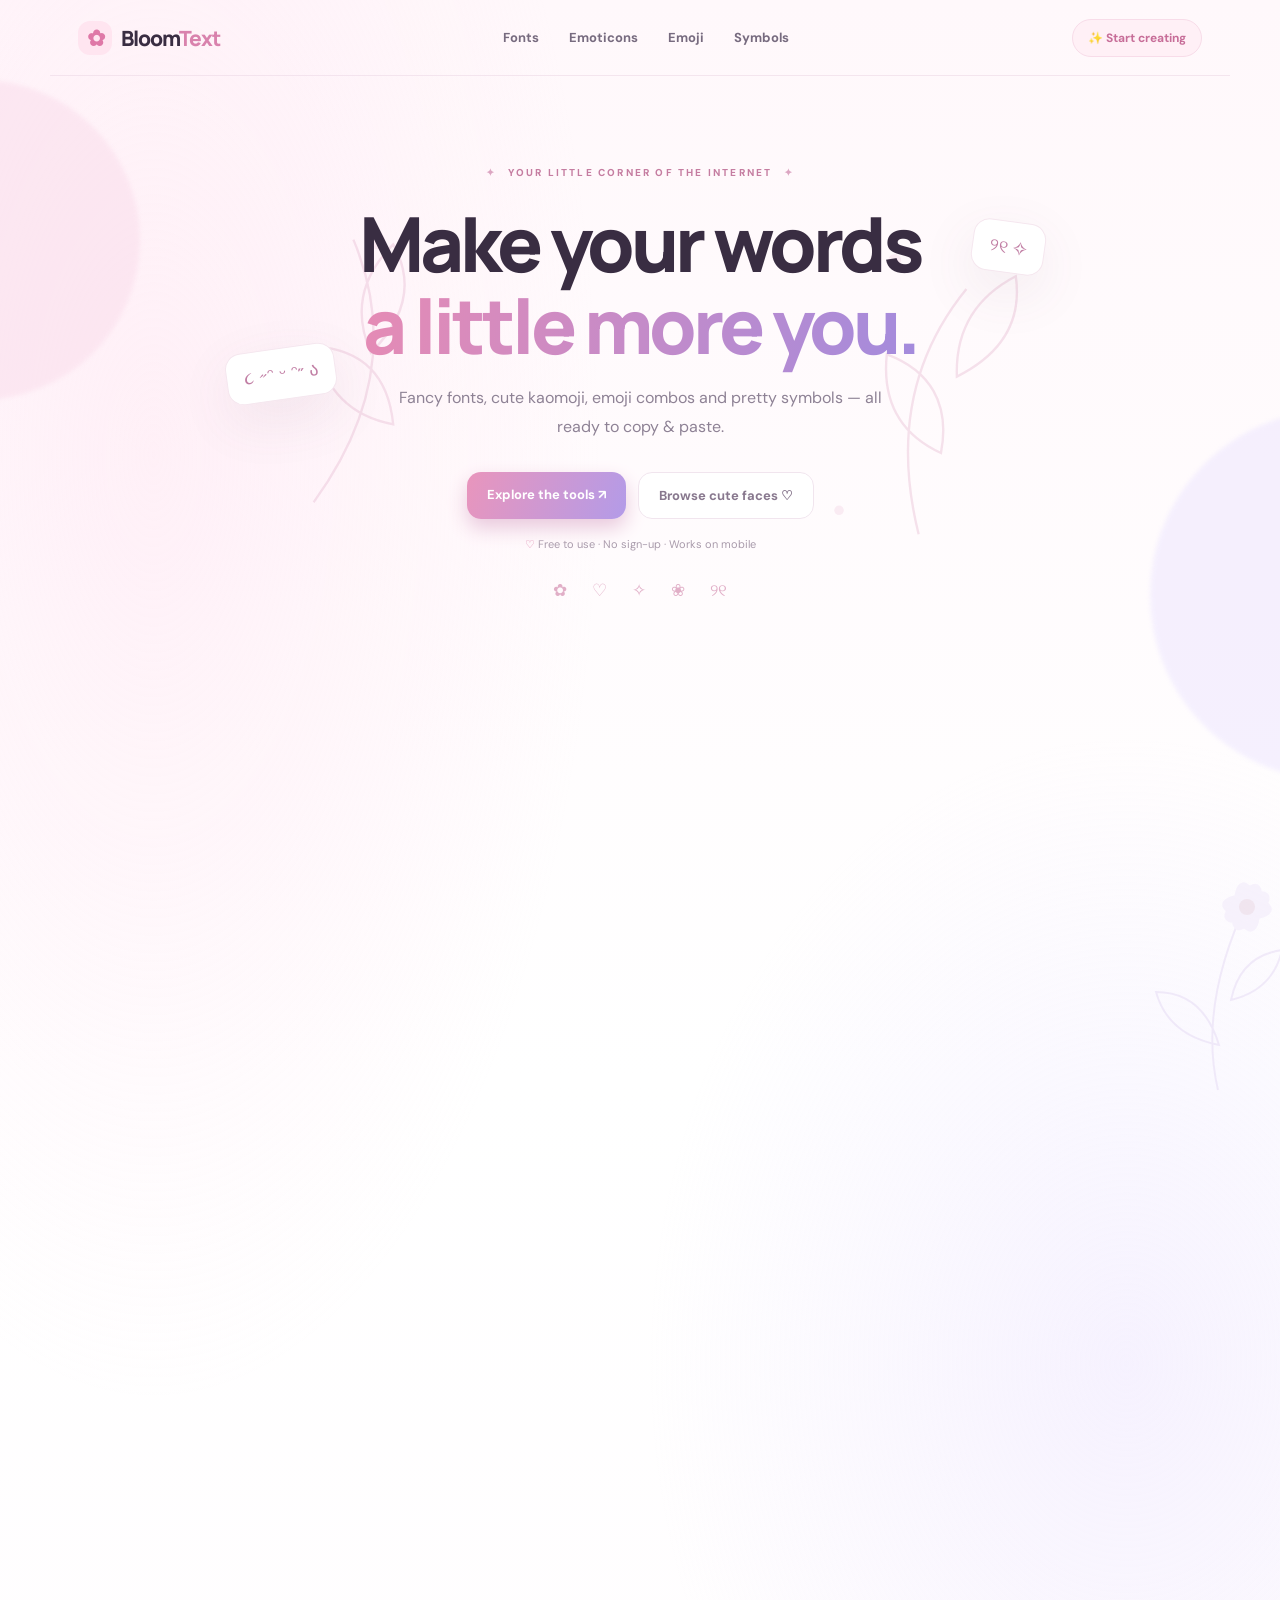
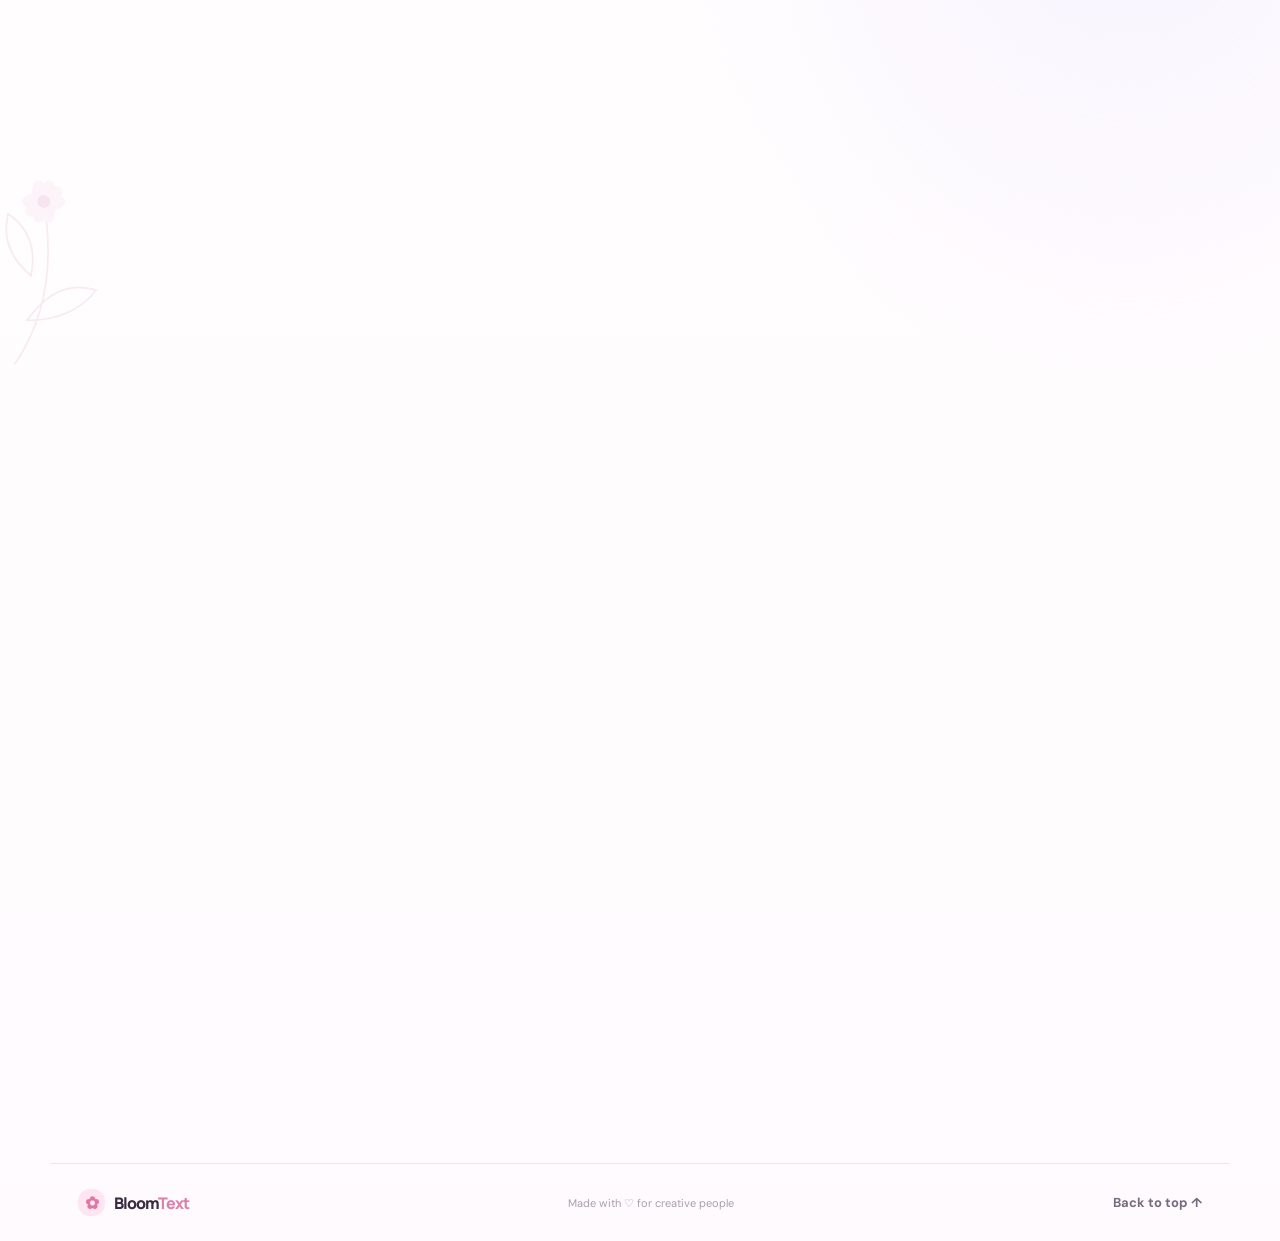
==== index.html @ 4584788f "Add files via upload" ====
<!DOCTYPE html>
<html lang="en">
<head>
  <meta charset="UTF-8">
  <meta name="viewport" content="width=device-width, initial-scale=1">
  <meta name="theme-color" content="#fff1f7">
  <meta name="description" content="A cute free text studio for fancy fonts, kaomoji, emojis and aesthetic symbols. Copy and paste anywhere.">
  <title>BloomText — cute text studio</title>
  <link rel="stylesheet" href="style.css">
</head>
<body>
  <div class="bg-orb orb-one"></div><div class="bg-orb orb-two"></div><div class="petal-art petal-art-one" aria-hidden="true"></div><div class="petal-art petal-art-two" aria-hidden="true"></div>
  <header class="topbar">
    <a class="brand" href="#" aria-label="BloomText home"><span class="brand-mark">✿</span><span>Bloom<span class="brand-light">Text</span></span></a>
    <nav class="nav">
      <a href="#font-tool">Fonts</a><a href="#emoticons">Emoticons</a><a href="#emoji">Emoji</a><a href="#symbols">Symbols</a>
    </nav>
    <a class="tiny-pill" href="#font-tool">✨ Start creating</a>
  </header>

  <main>
    <section class="hero">
      <div class="eyebrow"><span class="sparkle">✦</span> YOUR LITTLE CORNER OF THE INTERNET <span class="sparkle">✦</span></div>
      <h1>Make your words<br><span class="gradient-text">a little more you.</span></h1>
      <p class="hero-copy">Fancy fonts, cute kaomoji, emoji combos and pretty symbols — all ready to copy & paste.</p>
      <div class="hero-actions"><a class="button primary" href="#font-tool">Explore the tools <span>↗</span></a><a class="button secondary" href="#emoticons">Browse cute faces ♡</a></div>
      <div class="hero-note"><span>♡</span> Free to use · No sign-up · Works on mobile</div><div class="hero-ribbon" aria-hidden="true"><span>✿</span><span>♡</span><span>✧</span><span>❀</span><span>୨୧</span></div>
      <div class="floating-card float-left">૮ ˶ᵔ ᵕ ᵔ˶ ა</div><div class="floating-card float-right">୨୧ ✧</div>
    </section>

    <section class="quick-stats reveal">
      <div><strong id="font-count">100+</strong><span>text styles</span></div><i></i>
      <div><strong>150+</strong><span>cute faces</span></div><i></i>
      <div><strong>100+</strong><span>emoji & symbols</span></div><i></i>
      <div><strong>∞</strong><span>ways to create</span></div>
    </section>

    <section class="tool-section reveal" id="font-tool">
      <div class="section-heading"><div><span class="section-kicker">01 / TEXT MAGIC</span><h2>Fancy font generator <span>✧</span></h2><p>Type once, find your favourite style, and copy it anywhere.</p></div><span class="heading-icon">Aa</span></div>
      <div class="panel font-panel">
        <label class="field-label" for="font-input">YOUR TEXT</label>
        <textarea id="font-input" maxlength="180" placeholder="Type something lovely...">Shine bright ✨</textarea>
        <div class="input-bottom"><span id="char-count">12 / 180</span><button class="text-button" id="clear-text">Clear text ×</button></div>
        <div class="toolbar"><div class="search-wrap"><span>⌕</span><input id="font-search" type="search" placeholder="Search styles (gothic, bold, cute...)"></div><select id="font-filter" aria-label="Filter font styles"><option value="all">All styles</option><option value="classic">Classic</option><option value="script">Script & cursive</option><option value="bold">Bold</option><option value="gothic">Gothic</option><option value="cute">Cute & decorated</option><option value="small">Small & special</option></select></div>
        <div class="results-meta"><span id="font-results-label">Showing all styles</span><span>Tap a card to copy ♡</span></div>
        <div class="font-grid" id="font-results" aria-live="polite"></div>
      </div>
    </section>

    <section class="tool-section reveal" id="emoticons">
      <div class="section-heading"><div><span class="section-kicker">02 / EXPRESS YOURSELF</span><h2>Kaomoji & emoticons <span>૮₍ ˶ᵔ ᵕ ᵔ˶ ₎ა</span></h2><p>Little text faces for every mood. Pick one to copy.</p></div><div class="heading-icon face-icon">◡̈</div></div>
      <div class="panel">
        <div class="toolbar"><div class="search-wrap"><span>⌕</span><input id="face-search" type="search" placeholder="Search happy, love, shy, angry..."></div><select id="face-filter" aria-label="Filter emoticons"><option value="all">All moods</option><option>Happy</option><option>Love</option><option>Shy</option><option>Sad</option><option>Angry</option><option>Excited</option><option>Sleepy</option><option>Animals</option><option>Magic</option></select></div>
        <div class="face-grid" id="face-results"></div>
      </div>
    </section>

    <section class="tool-section reveal" id="emoji">
      <div class="section-heading"><div><span class="section-kicker">03 / LITTLE DETAILS</span><h2>Emoji & combos <span>🫧</span></h2><p>Save a little sparkle for your bio, caption or message.</p></div><div class="heading-icon">♡</div></div>
      <div class="panel">
        <div class="toolbar"><div class="search-wrap"><span>⌕</span><input id="emoji-search" type="search" placeholder="Search hearts, stars, flowers..."></div><select id="emoji-filter" aria-label="Filter emoji"><option value="all">All categories</option><option>Hearts</option><option>Stars</option><option>Flowers</option><option>Nature</option><option>Food</option><option>Faces</option><option>Objects</option><option>Combos</option></select></div>
        <div class="emoji-grid" id="emoji-results"></div>
      </div>
    </section>

    <section class="tool-section reveal" id="symbols">
      <div class="section-heading"><div><span class="section-kicker">04 / EXTRA SPARKLE</span><h2>Aesthetic symbols <span>୨୧</span></h2><p>Mix, match and decorate your username or profile.</p></div><div class="heading-icon">✧</div></div>
      <div class="panel">
        <p class="symbol-hint">Click any symbol to copy it. Combine a few to make your own style.</p>
        <div class="symbol-grid" id="symbol-results"></div>
      </div>
    </section>

    <section class="creator reveal">
      <div><span class="section-kicker">A LITTLE CREATIVE CORNER</span><h2>Make a tiny bio moment <span>♡</span></h2><p>Put your text and favourite decorations together.</p></div>
      <div class="bio-box"><textarea id="bio-input" maxlength="160" placeholder="Write your bio or status here..."></textarea><div class="bio-actions"><span id="bio-count">0 / 160</span><button class="button primary small" id="bio-copy">Copy bio ↗</button></div></div>
    </section>

    <section class="about-strip reveal"><span class="about-flower">✿</span><div><h3>Made for your little internet corner.</h3><p>BloomText is an independent copy-and-paste text toolkit. Some fancy styles use Unicode characters, so how they appear can vary by device and app.</p></div></section>
  </main>

  <footer><a class="brand footer-brand" href="#"><span class="brand-mark">✿</span><span>Bloom<span class="brand-light">Text</span></span></a><span>Made with ♡ for creative people</span><a href="#top" id="back-top">Back to top ↑</a></footer>
  <div class="toast" id="toast" role="status" aria-live="polite">Copied! ♡</div>
  <script src="script.js"></script>
</body>
</html>
---- style.css ----
@import url('https://fonts.googleapis.com/css2?family=DM+Sans:wght@400;500;600;700&family=Manrope:wght@400;500;600;700;800&display=swap');
:root{--ink:#392d42;--muted:#8e8295;--pink:#ef8fba;--pink-dark:#d96e9e;--lilac:#a995df;--line:#f1e5ee;--paper:#fffafd;--white:#fff;--shadow:0 18px 55px rgba(114,75,105,.09)}
*{box-sizing:border-box}html{scroll-behavior:smooth;scroll-padding-top:90px}body{margin:0;background:linear-gradient(180deg,#fff8fb 0%,#fff 38%,#fffafd 100%);color:var(--ink);font-family:'DM Sans',sans-serif;overflow-x:hidden}.bg-orb{position:absolute;border-radius:50%;filter:blur(2px);opacity:.45;pointer-events:none;z-index:-1}.orb-one{width:320px;height:320px;background:#f9d9e9;top:80px;left:-180px}.orb-two{width:370px;height:370px;background:#e9e1ff;top:410px;right:-240px}.topbar{height:76px;max-width:1180px;margin:auto;padding:0 28px;display:flex;align-items:center;justify-content:space-between;border-bottom:1px solid rgba(239,220,233,.65)}.brand{display:flex;align-items:center;gap:9px;text-decoration:none;color:var(--ink);font-family:Manrope,sans-serif;font-size:21px;font-weight:800;letter-spacing:-1px}.brand-mark{display:grid;place-items:center;width:34px;height:34px;border-radius:12px;background:#ffe5f0;color:#df78a7;font-size:22px}.brand-light{color:#d982ad}.nav{display:flex;gap:30px}.nav a,footer a{color:#776b7f;text-decoration:none;font-size:13px;font-weight:700}.nav a:hover,footer a:hover{color:var(--pink-dark)}.tiny-pill{background:#fff0f6;border:1px solid #f8dce9;color:#c76d98;padding:10px 15px;border-radius:30px;text-decoration:none;font-size:12px;font-weight:700}.hero{max-width:900px;margin:0 auto;text-align:center;padding:90px 24px 55px;position:relative}.eyebrow,.section-kicker{font-size:10px;letter-spacing:2.2px;font-weight:800;color:#c57da1}.sparkle{color:#dca6c2;padding:0 7px}.hero h1{font:800 clamp(44px,7vw,76px)/1.08 Manrope,sans-serif;letter-spacing:-4px;margin:23px 0 18px}.gradient-text{background:linear-gradient(100deg,#e68bb4,#a38bdd);-webkit-background-clip:text;background-clip:text;color:transparent}.hero-copy{max-width:510px;margin:0 auto;color:var(--muted);font-size:16px;line-height:1.8}.hero-actions{display:flex;justify-content:center;gap:12px;margin:30px 0 18px;flex-wrap:wrap}.button{border:0;border-radius:14px;padding:14px 20px;font:700 13px 'DM Sans';text-decoration:none;cursor:pointer;transition:.2s}.button:hover{transform:translateY(-2px);filter:saturate(1.1)}.primary{background:linear-gradient(110deg,#e995bc,#b39be8);color:white;box-shadow:0 9px 20px #e9c8dc}.secondary{background:white;border:1px solid var(--line);color:#88788e}.hero-note{font-size:11px;color:#a99bab}.hero-note span{color:#df86ae}.floating-card{position:absolute;padding:13px 17px;background:#fff;border:1px solid #f5e7ef;border-radius:16px;box-shadow:var(--shadow);color:#c17ea4;font-size:18px}.float-left{left:4%;top:47%;transform:rotate(-8deg)}.float-right{right:5%;top:25%;transform:rotate(8deg)}.quick-stats{max-width:800px;margin:0 auto 75px;padding:23px 28px;background:rgba(255,255,255,.8);border:1px solid var(--line);border-radius:20px;display:flex;align-items:center;justify-content:space-around;box-shadow:var(--shadow)}.quick-stats div{display:flex;flex-direction:column;align-items:center;gap:4px}.quick-stats strong{font:800 23px Manrope;color:#c77da2}.quick-stats span{font-size:11px;color:var(--muted)}.quick-stats i{height:32px;width:1px;background:var(--line)}.tool-section{max-width:1060px;margin:0 auto 82px;padding:0 24px}.section-heading{display:flex;justify-content:space-between;align-items:center;margin-bottom:22px}.section-heading h2,.creator h2{font:800 clamp(25px,4vw,34px) Manrope;letter-spacing:-1.3px;margin:8px 0}.section-heading h2 span,.creator h2 span{color:#d68bb0;font-size:.8em}.section-heading p,.creator p{color:var(--muted);font-size:13px;margin:0}.heading-icon{width:62px;height:62px;border-radius:20px;background:#fff0f6;color:#d986ad;display:grid;place-items:center;font:800 24px Manrope}.face-icon{background:#f2edff;color:#a18bda}.panel{background:#fff;border:1px solid var(--line);border-radius:22px;padding:26px;box-shadow:var(--shadow)}.font-panel{padding:28px}.field-label{display:block;font-size:10px;letter-spacing:1.5px;color:#b18da4;font-weight:800;margin-bottom:10px}textarea,input,select{font:inherit}#font-input,.bio-box textarea{width:100%;min-height:86px;resize:vertical;border:1px solid #f0e3ec;background:#fffafd;border-radius:14px;padding:16px;color:var(--ink);font-size:17px;outline:none}#font-input:focus,.bio-box textarea:focus,.search-wrap:focus-within{border-color:#e9a4c5;box-shadow:0 0 0 3px #fff0f6}.input-bottom{display:flex;justify-content:space-between;color:#b0a3b3;font-size:11px;margin:7px 2px 21px}.text-button{border:0;background:none;color:#c77da2;font-weight:700;cursor:pointer}.toolbar{display:flex;gap:12px;align-items:center;margin:18px 0}.search-wrap{height:43px;display:flex;align-items:center;gap:8px;padding:0 13px;border:1px solid var(--line);border-radius:12px;flex:1;color:#c88bab}.search-wrap span{font-size:22px}.search-wrap input{border:0;outline:0;width:100%;font-size:12px;color:var(--ink);background:transparent}.toolbar select{height:43px;border:1px solid var(--line);border-radius:12px;padding:0 12px;color:#7d7183;background:#fff;font-size:12px;outline:none}.results-meta{display:flex;justify-content:space-between;color:#ad9eae;font-size:11px;margin:12px 1px}.font-grid{display:grid;grid-template-columns:repeat(2,minmax(0,1fr));gap:10px}.font-card{border:1px solid #f1e7ee;background:#fffdfd;border-radius:13px;padding:13px 14px;display:flex;align-items:center;justify-content:space-between;gap:12px;cursor:pointer;text-align:left;min-width:0;transition:.18s}.font-card:hover,.face-card:hover,.emoji-card:hover,.symbol-card:hover{border-color:#e7b2cb;background:#fff7fb;transform:translateY(-1px)}.font-card .preview{font-size:17px;overflow:hidden;text-overflow:ellipsis;white-space:nowrap;color:#55485c}.font-card .style-name{display:block;color:#b19eaf;font-size:9px;margin-bottom:5px}.copy-mini{font-size:10px;color:#ca82a6;font-weight:800;flex-shrink:0}.face-grid{display:grid;grid-template-columns:repeat(5,1fr);gap:10px}.face-card,.emoji-card,.symbol-card{min-height:65px;border:1px solid #f1e7ee;background:#fffdfd;border-radius:13px;display:flex;flex-direction:column;justify-content:center;align-items:center;gap:5px;cursor:pointer;transition:.18s;color:#574a60}.face-card .face{font-size:19px}.face-card small{font-size:9px;color:#b19eaf}.emoji-grid{display:grid;grid-template-columns:repeat(8,1fr);gap:9px}.emoji-card{min-height:67px;font-size:23px}.emoji-card small{font-size:9px;color:#b19eaf}.symbol-hint{font-size:12px;color:var(--muted);margin:0 0 17px}.symbol-grid{display:grid;grid-template-columns:repeat(8,1fr);gap:9px}.symbol-card{font-size:22px;min-height:55px}.creator{max-width:1012px;margin:0 auto 75px;padding:30px;background:linear-gradient(120deg,#fff0f6,#f5f0ff);border:1px solid #f1e3f0;border-radius:24px;display:grid;grid-template-columns:1fr 1.1fr;gap:35px;align-items:center}.bio-box{background:white;padding:14px;border-radius:17px;border:1px solid #f0e3ec}.bio-box textarea{border:0;min-height:90px;padding:8px;font-size:14px;background:transparent}.bio-actions{display:flex;justify-content:space-between;align-items:center;color:#b09eaf;font-size:10px;padding:5px}.small{padding:10px 14px;border-radius:10px;font-size:11px}.about-strip{max-width:1012px;margin:0 auto 70px;display:flex;align-items:center;gap:18px;padding:20px 25px;border:1px dashed #e8c9da;border-radius:18px;background:#fffafd}.about-flower{font-size:32px;color:#dc8bb2}.about-strip h3{font:800 15px Manrope;margin:0 0 5px}.about-strip p{font-size:11px;line-height:1.6;color:var(--muted);margin:0}footer{max-width:1180px;margin:auto;border-top:1px solid var(--line);padding:25px 28px;display:flex;justify-content:space-between;align-items:center;color:#aa9eae;font-size:11px}.footer-brand{font-size:16px}.footer-brand .brand-mark{width:27px;height:27px;font-size:17px}.toast{position:fixed;bottom:25px;left:50%;transform:translate(-50%,20px);padding:12px 20px;border-radius:30px;background:#46384d;color:white;font-size:12px;box-shadow:0 8px 25px #46384d33;opacity:0;pointer-events:none;transition:.25s;z-index:20}.toast.show{opacity:1;transform:translate(-50%,0)}.empty-state{grid-column:1/-1;padding:28px;text-align:center;color:#ad9eae;font-size:13px}
@media(max-width:700px){.topbar{height:65px;padding:0 17px}.nav{display:none}.tiny-pill{font-size:10px;padding:9px 11px}.hero{padding:68px 20px 42px}.hero h1{letter-spacing:-2.5px}.hero-copy{font-size:14px}.floating-card{font-size:14px;padding:9px 11px}.float-left{left:1%;top:67%}.float-right{right:2%;top:15%}.quick-stats{margin:0 16px 58px;padding:18px 10px}.quick-stats strong{font-size:18px}.quick-stats span{font-size:9px}.quick-stats i{height:25px}.tool-section{padding:0 15px;margin-bottom:60px}.section-heading h2{font-size:25px}.section-heading p{font-size:11px;max-width:270px;line-height:1.5}.heading-icon{width:48px;height:48px;border-radius:15px;font-size:20px}.panel,.font-panel{padding:16px;border-radius:17px}.toolbar{flex-direction:column;align-items:stretch}.toolbar select{width:100%}.font-grid{grid-template-columns:1fr}.face-grid{grid-template-columns:repeat(3,1fr)}.emoji-grid,.symbol-grid{grid-template-columns:repeat(4,1fr)}.creator{margin:0 15px 55px;padding:22px;grid-template-columns:1fr;gap:20px}.about-strip{margin:0 15px 50px;padding:16px}.about-strip p{font-size:10px}footer{padding:22px 16px;gap:10px;flex-wrap:wrap}footer>span{order:3;width:100%;text-align:center}}
@media(prefers-reduced-motion:reduce){*{scroll-behavior:auto!important;transition:none!important}}
/* BloomText polish pack: gentle motion + self-contained illustrated backdrops */
body{background-image:radial-gradient(ellipse at 12% 16%,rgba(255,224,239,.42),transparent 28%),radial-gradient(ellipse at 88% 48%,rgba(231,222,255,.38),transparent 30%),linear-gradient(180deg,#fff8fb 0%,#fff 38%,#fffafd 100%)}
.hero{isolation:isolate}
.hero:before{content:"";position:absolute;z-index:-1;inset:18px 4% 0;border-radius:48% 52% 43% 57% / 35% 36% 64% 65%;opacity:.62;background-image:url("data:image/svg+xml,%3Csvg xmlns='http://www.w3.org/2000/svg' width='520' height='300' viewBox='0 0 520 300'%3E%3Cg fill='none' stroke='%23e9bfd4' stroke-width='1.5' opacity='.7'%3E%3Cpath d='M55 230c40-55 48-110 25-165m25 116c-27-5-43-22-49-49 29 2 46 18 49 49zm-14-45c22-22 27-45 14-68-20 20-25 43-14 68zM435 250c-15-60-5-111 30-154m-16 103c-26-12-37-33-34-62 27 10 40 31 34 62zm10-48c28-14 41-35 37-63-25 13-38 34-37 63z'/%3E%3C/g%3E%3Cg fill='%23f5dce9' opacity='.8'%3E%3Ccircle cx='95' cy='66' r='5'/%3E%3Ccircle cx='420' cy='78' r='4'/%3E%3Ccircle cx='385' cy='235' r='3'/%3E%3C/g%3E%3C/svg%3E");background-position:center;background-repeat:no-repeat;background-size:contain;pointer-events:none}
.petal-art{position:absolute;z-index:-1;pointer-events:none;opacity:.32;background-repeat:no-repeat;background-size:contain}
.petal-art-one{width:190px;height:220px;right:-38px;top:880px;background-image:url("data:image/svg+xml,%3Csvg xmlns='http://www.w3.org/2000/svg' viewBox='0 0 180 220'%3E%3Cg fill='none' stroke='%23d9c8ee' stroke-width='2'%3E%3Cpath d='M90 210Q70 125 120 20M91 165Q40 155 28 112Q75 112 91 165ZM103 120Q145 110 154 70Q112 76 103 120Z'/%3E%3C/g%3E%3Cg fill='%23eadff8'%3E%3Cellipse cx='119' cy='27' rx='12' ry='25' transform='rotate(25 119 27)'/%3E%3Cellipse cx='119' cy='27' rx='12' ry='25' transform='rotate(97 119 27)'/%3E%3Cellipse cx='119' cy='27' rx='12' ry='25' transform='rotate(169 119 27)'/%3E%3Cellipse cx='119' cy='27' rx='12' ry='25' transform='rotate(241 119 27)'/%3E%3Ccircle cx='119' cy='27' r='8' fill='%23d7b8d0'/%3E%3C/g%3E%3C/svg%3E")}
.petal-art-two{width:170px;height:200px;left:-35px;top:1780px;transform:rotate(18deg);background-image:url("data:image/svg+xml,%3Csvg xmlns='http://www.w3.org/2000/svg' viewBox='0 0 180 220'%3E%3Cg fill='none' stroke='%23edc4d9' stroke-width='2'%3E%3Cpath d='M85 210Q110 125 60 30M83 160Q130 145 145 105Q100 105 83 160ZM72 112Q30 95 27 55Q67 67 72 112Z'/%3E%3C/g%3E%3Cg fill='%23f8e3ed'%3E%3Cellipse cx='60' cy='30' rx='11' ry='24'/%3E%3Cellipse cx='60' cy='30' rx='11' ry='24' transform='rotate(72 60 30)'/%3E%3Cellipse cx='60' cy='30' rx='11' ry='24' transform='rotate(144 60 30)'/%3E%3Cellipse cx='60' cy='30' rx='11' ry='24' transform='rotate(216 60 30)'/%3E%3Ccircle cx='60' cy='30' r='7' fill='%23e5b4ce'/%3E%3C/g%3E%3C/svg%3E")}
.hero-ribbon{display:flex;justify-content:center;gap:25px;margin:28px auto 0;color:#d99ab9;font-size:17px;opacity:.78}
.hero-ribbon span:nth-child(odd){animation:softFloat 4.8s ease-in-out infinite}
.hero-ribbon span:nth-child(even){animation:softFloat 5.5s ease-in-out infinite reverse}
.floating-card{animation:softFloat 6s ease-in-out infinite}
.float-right{animation-delay:-2.2s}
.button,.font-card,.face-card,.emoji-card,.symbol-card{will-change:transform}
.panel,.quick-stats,.creator,.about-strip{backdrop-filter:blur(8px)}
.panel{transition:box-shadow .25s ease,border-color .25s ease}
.panel:hover{box-shadow:0 22px 65px rgba(114,75,105,.12);border-color:#eedbe7}
.reveal{opacity:0;transform:translateY(16px);transition:opacity .65s ease,transform .65s cubic-bezier(.2,.7,.2,1)}
.reveal.is-visible{opacity:1;transform:translateY(0)}
@keyframes softFloat{0%,100%{transform:translateY(0)}50%{transform:translateY(-7px)}}
@media(max-width:700px){.hero:before{inset:12px -4% 0;opacity:.42}.petal-art{opacity:.18}.float-left{left:0}.float-right{right:0}.hero-ribbon{gap:18px;margin-top:23px}}
@media(prefers-reduced-motion:reduce){.reveal{opacity:1;transform:none}.floating-card,.hero-ribbon span{animation:none!important}}
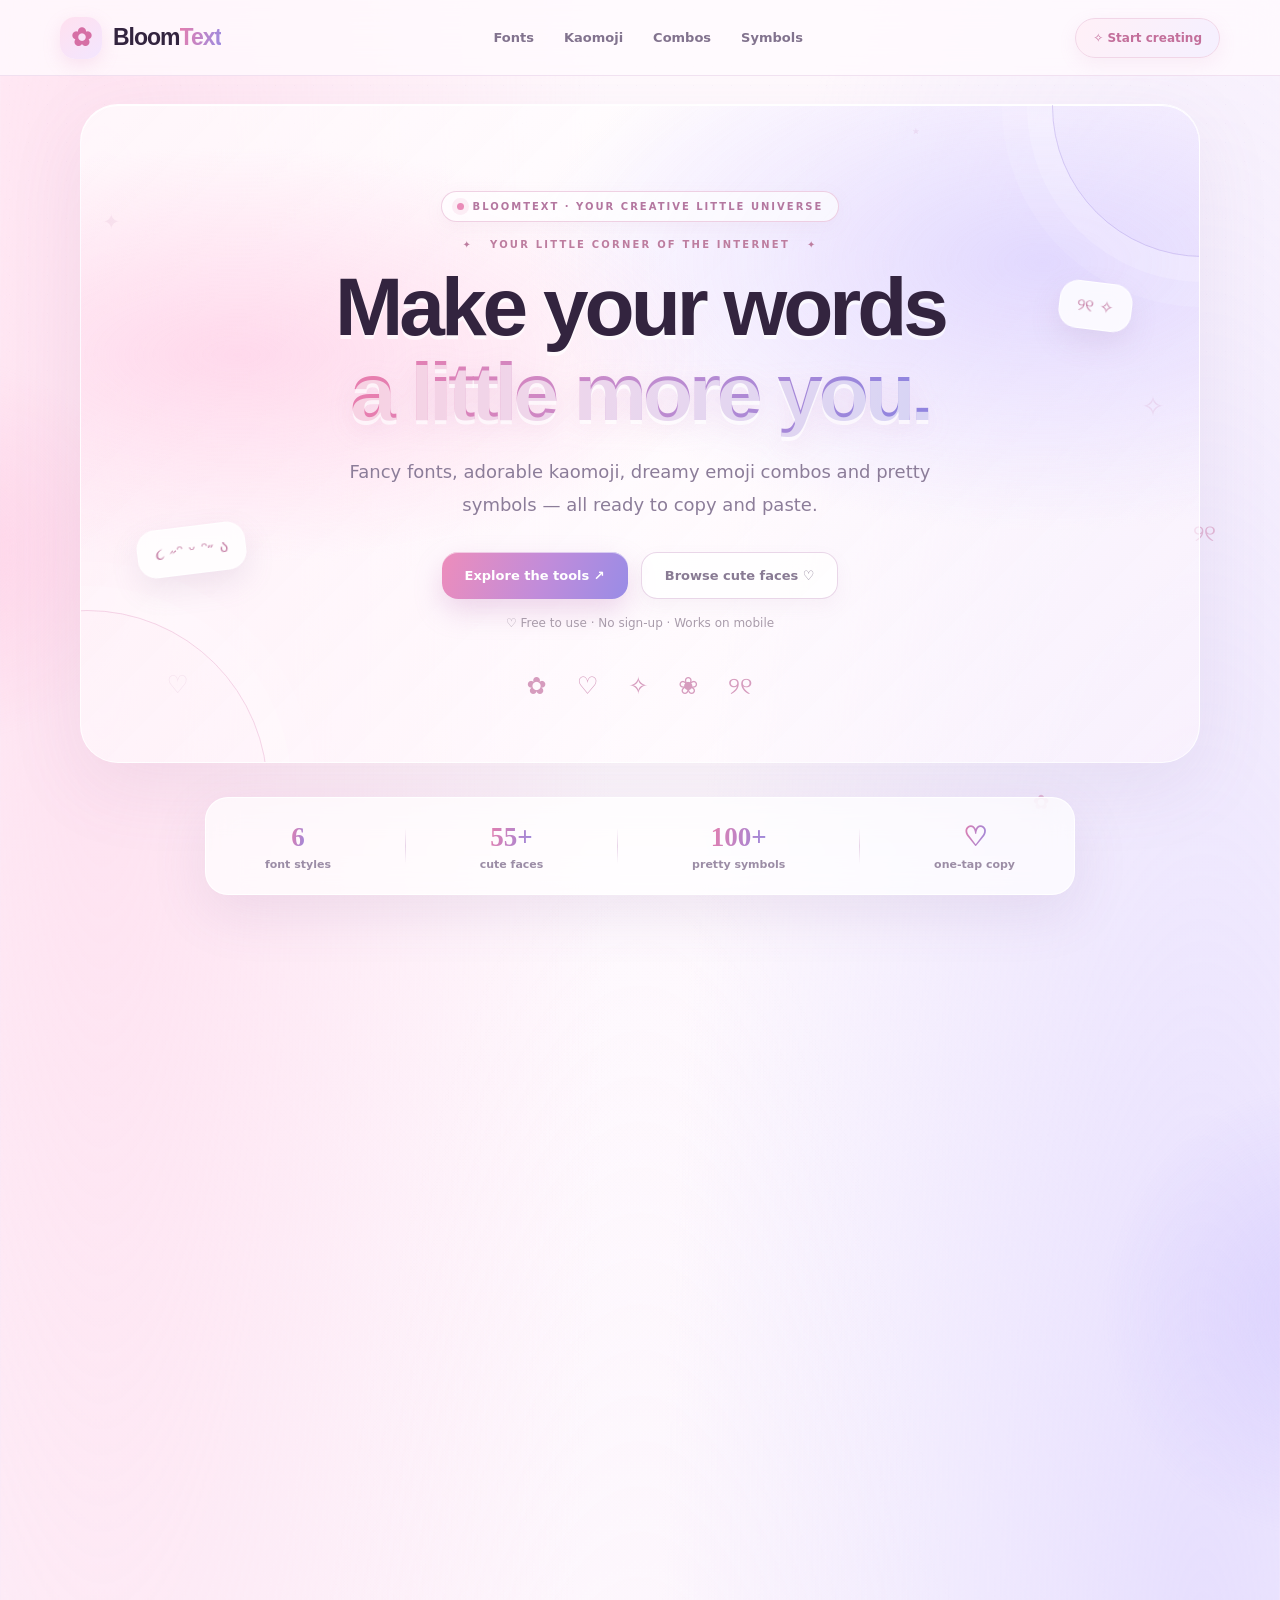
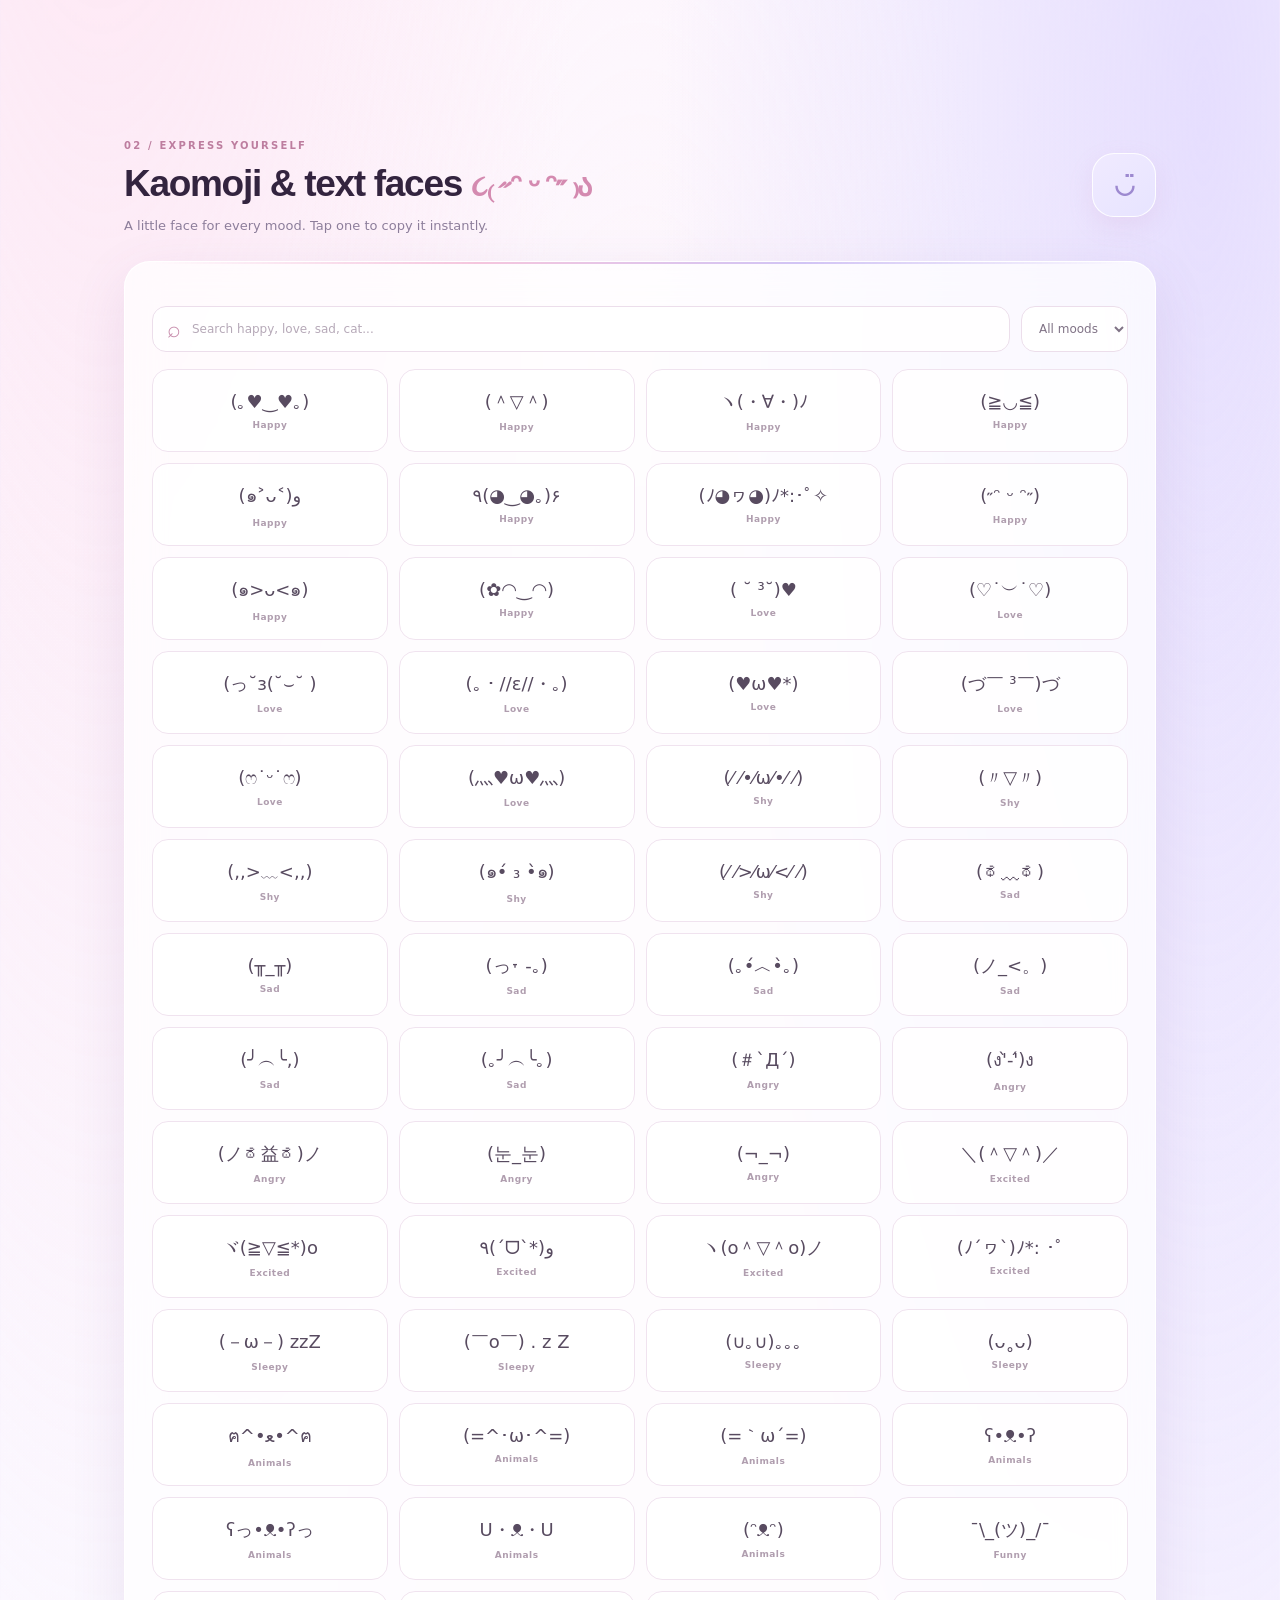
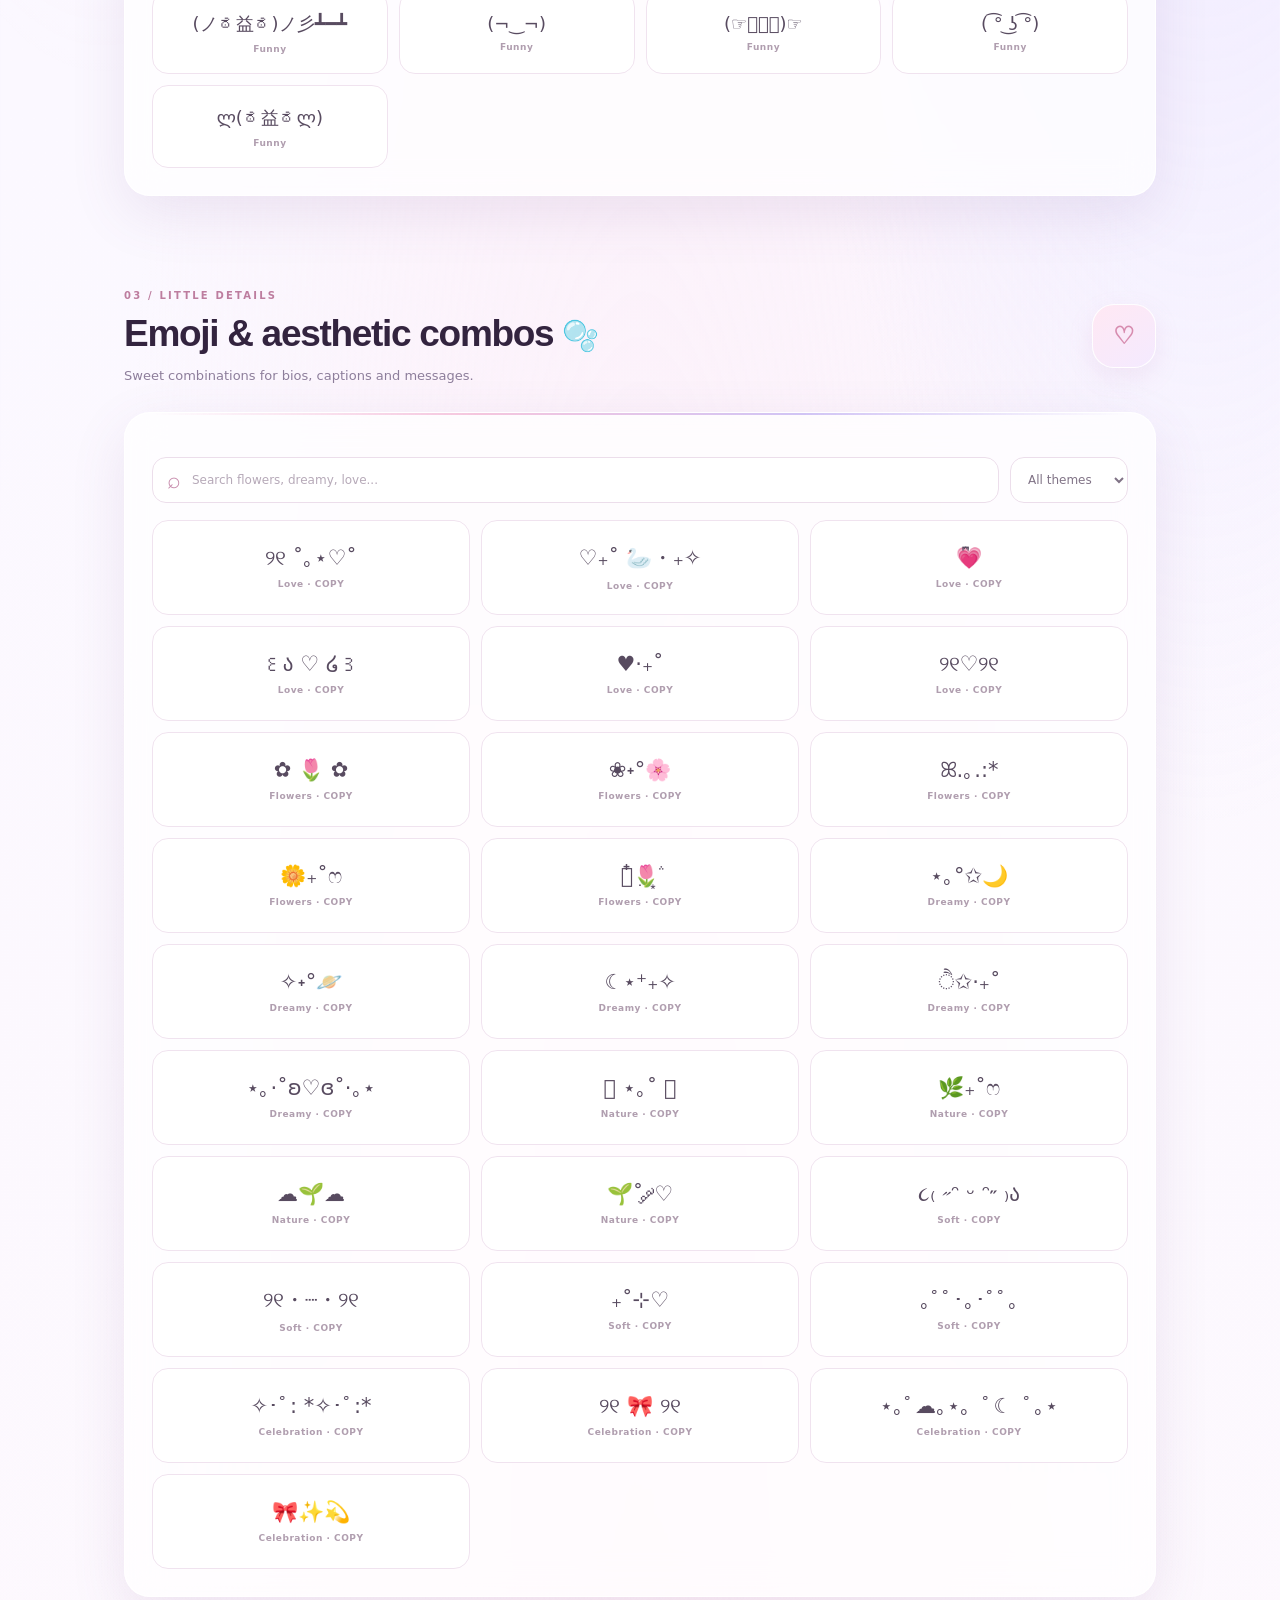
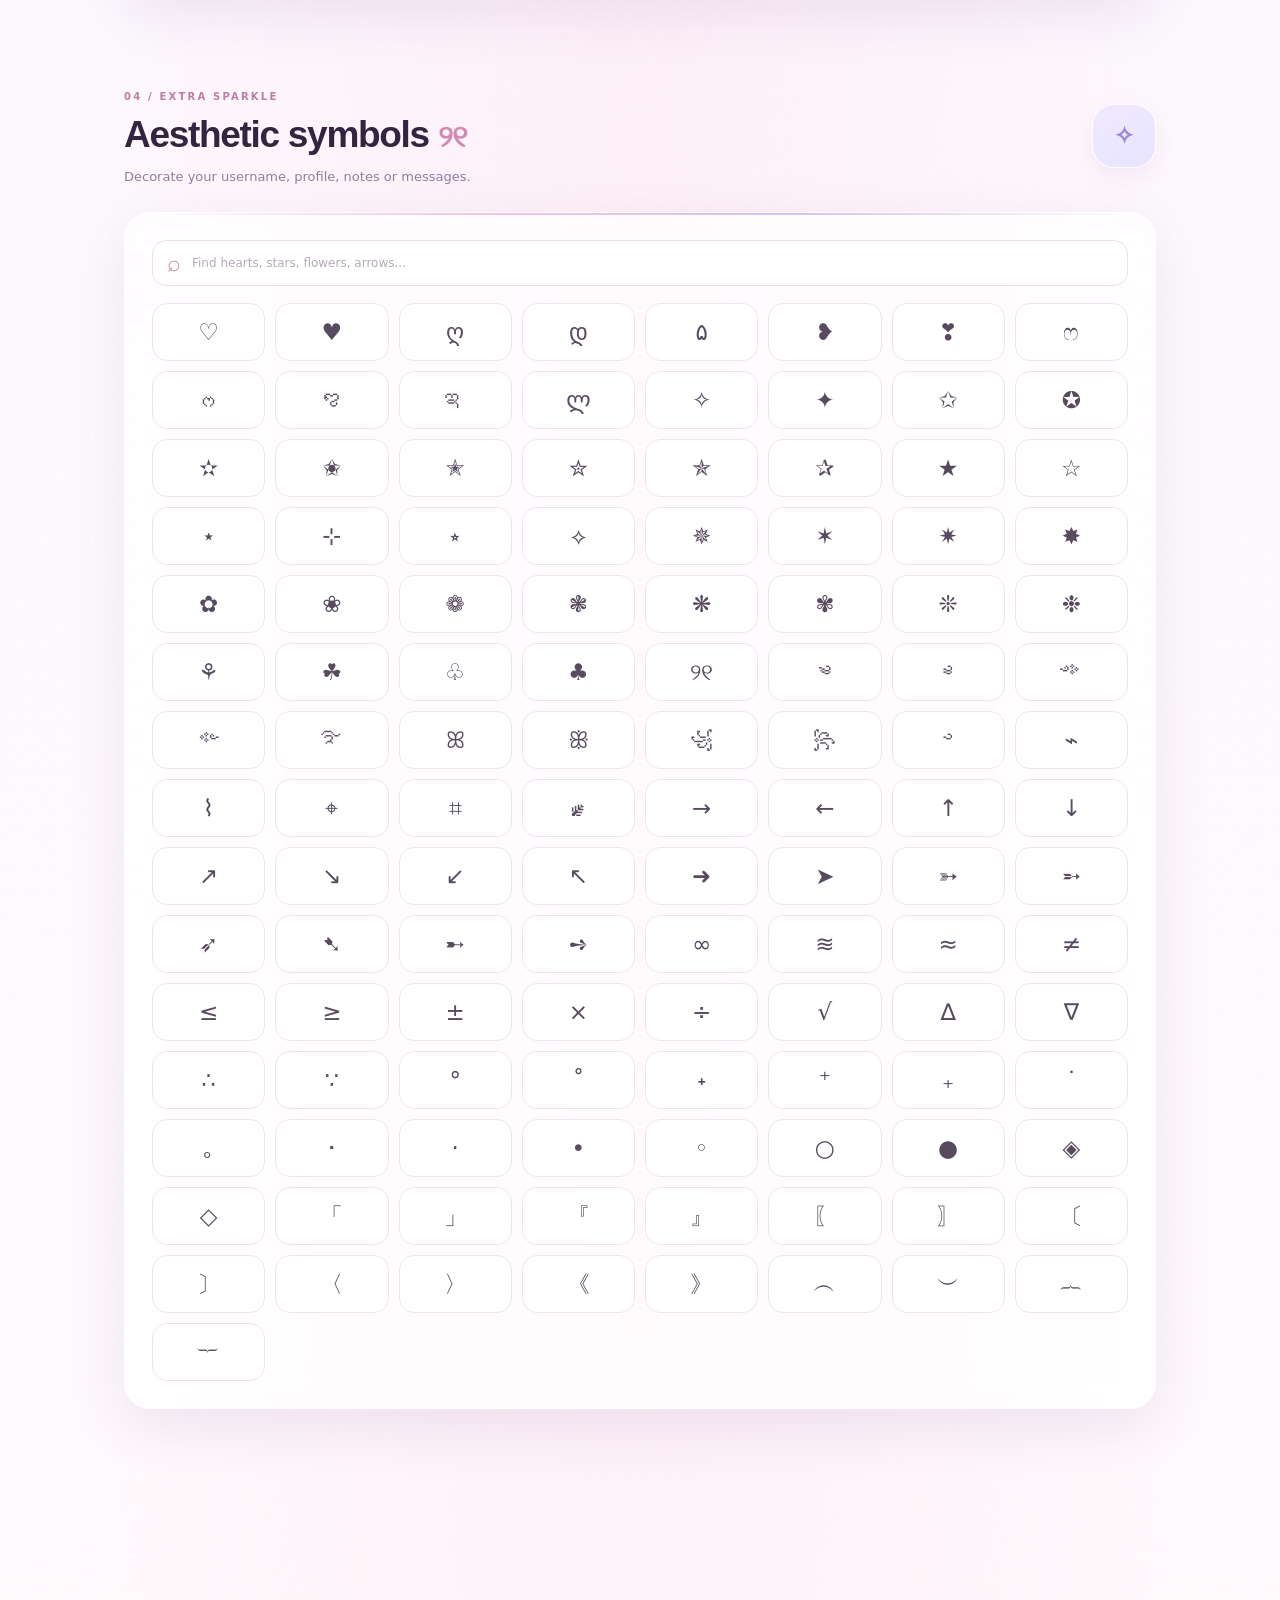
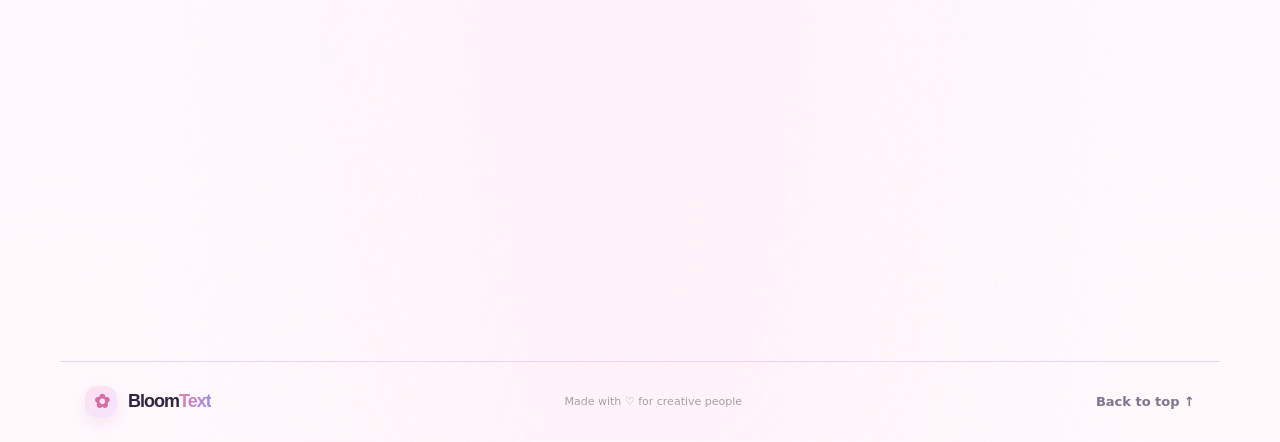
==== commit 987958fd: "Add files via upload" ====
--- a/index.html
+++ b/index.html
@@ -1,86 +1,64 @@
-<!DOCTYPE html>
+<!doctype html>
 <html lang="en">
 <head>
-  <meta charset="UTF-8">
-  <meta name="viewport" content="width=device-width, initial-scale=1">
-  <meta name="theme-color" content="#fff1f7">
-  <meta name="description" content="A cute free text studio for fancy fonts, kaomoji, emojis and aesthetic symbols. Copy and paste anywhere.">
-  <title>BloomText — cute text studio</title>
-  <link rel="stylesheet" href="style.css">
+<meta charset="utf-8"><meta name="viewport" content="width=device-width,initial-scale=1">
+<meta name="theme-color" content="#fff7fb">
+<meta name="description" content="BloomText — a cute text studio for fancy fonts, kaomoji, emoji combos and aesthetic symbols.">
+<title>BloomText — Your little text studio</title>
+<link rel="preconnect" href="https://fonts.googleapis.com"><link rel="stylesheet" href="style.css">
+  <script src="script.js" defer></script>
 </head>
 <body>
-  <div class="bg-orb orb-one"></div><div class="bg-orb orb-two"></div><div class="petal-art petal-art-one" aria-hidden="true"></div><div class="petal-art petal-art-two" aria-hidden="true"></div>
-  <header class="topbar">
-    <a class="brand" href="#" aria-label="BloomText home"><span class="brand-mark">✿</span><span>Bloom<span class="brand-light">Text</span></span></a>
-    <nav class="nav">
-      <a href="#font-tool">Fonts</a><a href="#emoticons">Emoticons</a><a href="#emoji">Emoji</a><a href="#symbols">Symbols</a>
-    </nav>
-    <a class="tiny-pill" href="#font-tool">✨ Start creating</a>
-  </header>
+<div class="orb orb-pink" aria-hidden="true"></div><div class="orb orb-lilac" aria-hidden="true"></div><div class="ambient-stars" aria-hidden="true"><span>✦</span><span>✧</span><span>♡</span><span>✿</span><span>⋆</span><span>୨୧</span></div>
+<header class="header">
+<a class="brand" href="#home"><span class="brand-icon">✿</span><span>Bloom<span>Text</span></span></a>
+<nav><a href="#fonts">Fonts</a><a href="#faces">Kaomoji</a><a href="#combos">Combos</a><a href="#symbols">Symbols</a></nav>
+<a class="pill" href="#fonts">✧ Start creating</a>
+</header>
+<main id="home">
+<section class="hero">
+<div class="hero-inner"><div class="hero-kicker"><span class="kicker-dot"></span> BLOOMTEXT · YOUR CREATIVE LITTLE UNIVERSE</div>
+<div class="eyebrow">✦ &nbsp; YOUR LITTLE CORNER OF THE INTERNET &nbsp; ✦</div>
+<h1>Make your words<br><span>a little more you.</span></h1>
+<p>Fancy fonts, adorable kaomoji, dreamy emoji combos and pretty symbols — all ready to copy and paste.</p>
+<div class="hero-actions"><a class="btn primary" href="#fonts">Explore the tools ↗</a><a class="btn secondary" href="#faces">Browse cute faces ♡</a></div>
+<div class="hero-note">♡ Free to use · No sign-up · Works on mobile</div>
+<div class="decor" aria-hidden="true"><span>✿</span><span>♡</span><span>✧</span><span>❀</span><span>୨୧</span></div>
+</div>
+<div class="sticker sticker-a" aria-hidden="true">૮ ˶ᵔ ᵕ ᵔ˶ ა</div><div class="sticker sticker-b" aria-hidden="true">୨୧ ✧</div>
+</section>
+<section class="stats"><div><b>6</b><small>font styles</small></div><i></i><div><b>55+</b><small>cute faces</small></div><i></i><div><b>100+</b><small>pretty symbols</small></div><i></i><div><b>♡</b><small>one-tap copy</small></div></section>
 
-  <main>
-    <section class="hero">
-      <div class="eyebrow"><span class="sparkle">✦</span> YOUR LITTLE CORNER OF THE INTERNET <span class="sparkle">✦</span></div>
-      <h1>Make your words<br><span class="gradient-text">a little more you.</span></h1>
-      <p class="hero-copy">Fancy fonts, cute kaomoji, emoji combos and pretty symbols — all ready to copy & paste.</p>
-      <div class="hero-actions"><a class="button primary" href="#font-tool">Explore the tools <span>↗</span></a><a class="button secondary" href="#emoticons">Browse cute faces ♡</a></div>
-      <div class="hero-note"><span>♡</span> Free to use · No sign-up · Works on mobile</div><div class="hero-ribbon" aria-hidden="true"><span>✿</span><span>♡</span><span>✧</span><span>❀</span><span>୨୧</span></div>
-      <div class="floating-card float-left">૮ ˶ᵔ ᵕ ᵔ˶ ა</div><div class="floating-card float-right">୨୧ ✧</div>
-    </section>
+<section class="section" id="fonts">
+<div class="section-title"><div><label>01 / TEXT MAGIC</label><h2>Fancy font generator <em>✧</em></h2><p>Type once, explore different looks, and copy your favourite.</p></div><span class="badge">Aa</span></div>
+<div class="panel">
+<label class="field-label" for="font-input">YOUR TEXT</label><textarea id="font-input" maxlength="120" placeholder="Type something lovely...">Shine bright ✨</textarea>
+<div class="meta"><span id="font-count">13 / 120</span><button id="clear-font" class="plain" type="button">Clear text ×</button></div>
+<div class="controls"><label class="search">⌕ <input id="font-search" type="search" placeholder="Search font styles..."></label><select id="font-filter"><option value="all">All styles</option><option value="bold">Bold</option><option value="italic">Italic</option><option value="script">Script</option><option value="gothic">Gothic</option><option value="double">Double-struck</option><option value="small">Small caps</option></select></div>
+<div class="caption"><span id="font-total">6 styles</span><span>Tap a card to copy ♡</span></div><div class="font-grid" id="font-results"></div>
+</div></section>
 
-    <section class="quick-stats reveal">
-      <div><strong id="font-count">100+</strong><span>text styles</span></div><i></i>
-      <div><strong>150+</strong><span>cute faces</span></div><i></i>
-      <div><strong>100+</strong><span>emoji & symbols</span></div><i></i>
-      <div><strong>∞</strong><span>ways to create</span></div>
-    </section>
+<section class="section" id="faces">
+<div class="section-title"><div><label>02 / EXPRESS YOURSELF</label><h2>Kaomoji & text faces <em>૮₍ ˶ᵔ ᵕ ᵔ˶ ₎ა</em></h2><p>A little face for every mood. Tap one to copy it instantly.</p></div><span class="badge lilac">◡̈</span></div>
+<div class="panel"><div class="controls"><label class="search">⌕ <input id="face-search" type="search" placeholder="Search happy, love, sad, cat..."></label><select id="face-filter"><option value="all">All moods</option><option>Happy</option><option>Love</option><option>Shy</option><option>Sad</option><option>Angry</option><option>Excited</option><option>Sleepy</option><option>Animals</option><option>Funny</option></select></div><div class="face-grid" id="face-results"></div></div>
+</section>
 
-    <section class="tool-section reveal" id="font-tool">
-      <div class="section-heading"><div><span class="section-kicker">01 / TEXT MAGIC</span><h2>Fancy font generator <span>✧</span></h2><p>Type once, find your favourite style, and copy it anywhere.</p></div><span class="heading-icon">Aa</span></div>
-      <div class="panel font-panel">
-        <label class="field-label" for="font-input">YOUR TEXT</label>
-        <textarea id="font-input" maxlength="180" placeholder="Type something lovely...">Shine bright ✨</textarea>
-        <div class="input-bottom"><span id="char-count">12 / 180</span><button class="text-button" id="clear-text">Clear text ×</button></div>
-        <div class="toolbar"><div class="search-wrap"><span>⌕</span><input id="font-search" type="search" placeholder="Search styles (gothic, bold, cute...)"></div><select id="font-filter" aria-label="Filter font styles"><option value="all">All styles</option><option value="classic">Classic</option><option value="script">Script & cursive</option><option value="bold">Bold</option><option value="gothic">Gothic</option><option value="cute">Cute & decorated</option><option value="small">Small & special</option></select></div>
-        <div class="results-meta"><span id="font-results-label">Showing all styles</span><span>Tap a card to copy ♡</span></div>
-        <div class="font-grid" id="font-results" aria-live="polite"></div>
-      </div>
-    </section>
+<section class="section" id="combos">
+<div class="section-title"><div><label>03 / LITTLE DETAILS</label><h2>Emoji & aesthetic combos <em>🫧</em></h2><p>Sweet combinations for bios, captions and messages.</p></div><span class="badge">♡</span></div>
+<div class="panel"><div class="controls"><label class="search">⌕ <input id="combo-search" type="search" placeholder="Search flowers, dreamy, love..."></label><select id="combo-filter"><option value="all">All themes</option><option>Love</option><option>Flowers</option><option>Dreamy</option><option>Nature</option><option>Soft</option><option>Celebration</option></select></div><div class="combo-grid" id="combo-results"></div></div>
+</section>
 
-    <section class="tool-section reveal" id="emoticons">
-      <div class="section-heading"><div><span class="section-kicker">02 / EXPRESS YOURSELF</span><h2>Kaomoji & emoticons <span>૮₍ ˶ᵔ ᵕ ᵔ˶ ₎ა</span></h2><p>Little text faces for every mood. Pick one to copy.</p></div><div class="heading-icon face-icon">◡̈</div></div>
-      <div class="panel">
-        <div class="toolbar"><div class="search-wrap"><span>⌕</span><input id="face-search" type="search" placeholder="Search happy, love, shy, angry..."></div><select id="face-filter" aria-label="Filter emoticons"><option value="all">All moods</option><option>Happy</option><option>Love</option><option>Shy</option><option>Sad</option><option>Angry</option><option>Excited</option><option>Sleepy</option><option>Animals</option><option>Magic</option></select></div>
-        <div class="face-grid" id="face-results"></div>
-      </div>
-    </section>
+<section class="section" id="symbols">
+<div class="section-title"><div><label>04 / EXTRA SPARKLE</label><h2>Aesthetic symbols <em>୨୧</em></h2><p>Decorate your username, profile, notes or messages.</p></div><span class="badge lilac">✧</span></div>
+<div class="panel"><label class="search symbol-search">⌕ <input id="symbol-search" type="search" placeholder="Find hearts, stars, flowers, arrows..."></label><div class="symbol-grid" id="symbol-results"></div></div>
+</section>
 
-    <section class="tool-section reveal" id="emoji">
-      <div class="section-heading"><div><span class="section-kicker">03 / LITTLE DETAILS</span><h2>Emoji & combos <span>🫧</span></h2><p>Save a little sparkle for your bio, caption or message.</p></div><div class="heading-icon">♡</div></div>
-      <div class="panel">
-        <div class="toolbar"><div class="search-wrap"><span>⌕</span><input id="emoji-search" type="search" placeholder="Search hearts, stars, flowers..."></div><select id="emoji-filter" aria-label="Filter emoji"><option value="all">All categories</option><option>Hearts</option><option>Stars</option><option>Flowers</option><option>Nature</option><option>Food</option><option>Faces</option><option>Objects</option><option>Combos</option></select></div>
-        <div class="emoji-grid" id="emoji-results"></div>
-      </div>
-    </section>
+<section class="bio-section"><div><label> A LITTLE CREATIVE CORNER</label><h2>Make a tiny bio moment <em>♡</em></h2><p>Put your words and favourite decorations together.</p></div><div class="bio-panel"><textarea id="bio-input" maxlength="160" placeholder="Write your bio or status here..."></textarea><div class="bio-meta"><span id="bio-count">0 / 160</span><button id="copy-bio" class="btn primary" type="button">Copy my bio ↗</button></div></div></section>
+<aside class="about"><span>✿</span><div><b>Made for your little internet corner.</b><p>BloomText is a free copy-and-paste text studio. Fancy Unicode characters can look slightly different across devices and apps.</p></div></aside>
+</main>
+<footer><a class="brand" href="#home"><span class="brand-icon">✿</span><span>Bloom<span>Text</span></span></a><span>Made with ♡ for creative people</span><a href="#home">Back to top ↑</a></footer>
+<div class="toast" id="toast" role="status" aria-live="polite">Copied! ♡</div>
 
-    <section class="tool-section reveal" id="symbols">
-      <div class="section-heading"><div><span class="section-kicker">04 / EXTRA SPARKLE</span><h2>Aesthetic symbols <span>୨୧</span></h2><p>Mix, match and decorate your username or profile.</p></div><div class="heading-icon">✧</div></div>
-      <div class="panel">
-        <p class="symbol-hint">Click any symbol to copy it. Combine a few to make your own style.</p>
-        <div class="symbol-grid" id="symbol-results"></div>
-      </div>
-    </section>
 
-    <section class="creator reveal">
-      <div><span class="section-kicker">A LITTLE CREATIVE CORNER</span><h2>Make a tiny bio moment <span>♡</span></h2><p>Put your text and favourite decorations together.</p></div>
-      <div class="bio-box"><textarea id="bio-input" maxlength="160" placeholder="Write your bio or status here..."></textarea><div class="bio-actions"><span id="bio-count">0 / 160</span><button class="button primary small" id="bio-copy">Copy bio ↗</button></div></div>
-    </section>
 
-    <section class="about-strip reveal"><span class="about-flower">✿</span><div><h3>Made for your little internet corner.</h3><p>BloomText is an independent copy-and-paste text toolkit. Some fancy styles use Unicode characters, so how they appear can vary by device and app.</p></div></section>
-  </main>
-
-  <footer><a class="brand footer-brand" href="#"><span class="brand-mark">✿</span><span>Bloom<span class="brand-light">Text</span></span></a><span>Made with ♡ for creative people</span><a href="#top" id="back-top">Back to top ↑</a></footer>
-  <div class="toast" id="toast" role="status" aria-live="polite">Copied! ♡</div>
-  <script src="script.js"></script>
-</body>
-</html>+</body></html>
--- a/style.css
+++ b/style.css
@@ -1,26 +1,195 @@
-@import url('https://fonts.googleapis.com/css2?family=DM+Sans:wght@400;500;600;700&family=Manrope:wght@400;500;600;700;800&display=swap');
-:root{--ink:#392d42;--muted:#8e8295;--pink:#ef8fba;--pink-dark:#d96e9e;--lilac:#a995df;--line:#f1e5ee;--paper:#fffafd;--white:#fff;--shadow:0 18px 55px rgba(114,75,105,.09)}
-*{box-sizing:border-box}html{scroll-behavior:smooth;scroll-padding-top:90px}body{margin:0;background:linear-gradient(180deg,#fff8fb 0%,#fff 38%,#fffafd 100%);color:var(--ink);font-family:'DM Sans',sans-serif;overflow-x:hidden}.bg-orb{position:absolute;border-radius:50%;filter:blur(2px);opacity:.45;pointer-events:none;z-index:-1}.orb-one{width:320px;height:320px;background:#f9d9e9;top:80px;left:-180px}.orb-two{width:370px;height:370px;background:#e9e1ff;top:410px;right:-240px}.topbar{height:76px;max-width:1180px;margin:auto;padding:0 28px;display:flex;align-items:center;justify-content:space-between;border-bottom:1px solid rgba(239,220,233,.65)}.brand{display:flex;align-items:center;gap:9px;text-decoration:none;color:var(--ink);font-family:Manrope,sans-serif;font-size:21px;font-weight:800;letter-spacing:-1px}.brand-mark{display:grid;place-items:center;width:34px;height:34px;border-radius:12px;background:#ffe5f0;color:#df78a7;font-size:22px}.brand-light{color:#d982ad}.nav{display:flex;gap:30px}.nav a,footer a{color:#776b7f;text-decoration:none;font-size:13px;font-weight:700}.nav a:hover,footer a:hover{color:var(--pink-dark)}.tiny-pill{background:#fff0f6;border:1px solid #f8dce9;color:#c76d98;padding:10px 15px;border-radius:30px;text-decoration:none;font-size:12px;font-weight:700}.hero{max-width:900px;margin:0 auto;text-align:center;padding:90px 24px 55px;position:relative}.eyebrow,.section-kicker{font-size:10px;letter-spacing:2.2px;font-weight:800;color:#c57da1}.sparkle{color:#dca6c2;padding:0 7px}.hero h1{font:800 clamp(44px,7vw,76px)/1.08 Manrope,sans-serif;letter-spacing:-4px;margin:23px 0 18px}.gradient-text{background:linear-gradient(100deg,#e68bb4,#a38bdd);-webkit-background-clip:text;background-clip:text;color:transparent}.hero-copy{max-width:510px;margin:0 auto;color:var(--muted);font-size:16px;line-height:1.8}.hero-actions{display:flex;justify-content:center;gap:12px;margin:30px 0 18px;flex-wrap:wrap}.button{border:0;border-radius:14px;padding:14px 20px;font:700 13px 'DM Sans';text-decoration:none;cursor:pointer;transition:.2s}.button:hover{transform:translateY(-2px);filter:saturate(1.1)}.primary{background:linear-gradient(110deg,#e995bc,#b39be8);color:white;box-shadow:0 9px 20px #e9c8dc}.secondary{background:white;border:1px solid var(--line);color:#88788e}.hero-note{font-size:11px;color:#a99bab}.hero-note span{color:#df86ae}.floating-card{position:absolute;padding:13px 17px;background:#fff;border:1px solid #f5e7ef;border-radius:16px;box-shadow:var(--shadow);color:#c17ea4;font-size:18px}.float-left{left:4%;top:47%;transform:rotate(-8deg)}.float-right{right:5%;top:25%;transform:rotate(8deg)}.quick-stats{max-width:800px;margin:0 auto 75px;padding:23px 28px;background:rgba(255,255,255,.8);border:1px solid var(--line);border-radius:20px;display:flex;align-items:center;justify-content:space-around;box-shadow:var(--shadow)}.quick-stats div{display:flex;flex-direction:column;align-items:center;gap:4px}.quick-stats strong{font:800 23px Manrope;color:#c77da2}.quick-stats span{font-size:11px;color:var(--muted)}.quick-stats i{height:32px;width:1px;background:var(--line)}.tool-section{max-width:1060px;margin:0 auto 82px;padding:0 24px}.section-heading{display:flex;justify-content:space-between;align-items:center;margin-bottom:22px}.section-heading h2,.creator h2{font:800 clamp(25px,4vw,34px) Manrope;letter-spacing:-1.3px;margin:8px 0}.section-heading h2 span,.creator h2 span{color:#d68bb0;font-size:.8em}.section-heading p,.creator p{color:var(--muted);font-size:13px;margin:0}.heading-icon{width:62px;height:62px;border-radius:20px;background:#fff0f6;color:#d986ad;display:grid;place-items:center;font:800 24px Manrope}.face-icon{background:#f2edff;color:#a18bda}.panel{background:#fff;border:1px solid var(--line);border-radius:22px;padding:26px;box-shadow:var(--shadow)}.font-panel{padding:28px}.field-label{display:block;font-size:10px;letter-spacing:1.5px;color:#b18da4;font-weight:800;margin-bottom:10px}textarea,input,select{font:inherit}#font-input,.bio-box textarea{width:100%;min-height:86px;resize:vertical;border:1px solid #f0e3ec;background:#fffafd;border-radius:14px;padding:16px;color:var(--ink);font-size:17px;outline:none}#font-input:focus,.bio-box textarea:focus,.search-wrap:focus-within{border-color:#e9a4c5;box-shadow:0 0 0 3px #fff0f6}.input-bottom{display:flex;justify-content:space-between;color:#b0a3b3;font-size:11px;margin:7px 2px 21px}.text-button{border:0;background:none;color:#c77da2;font-weight:700;cursor:pointer}.toolbar{display:flex;gap:12px;align-items:center;margin:18px 0}.search-wrap{height:43px;display:flex;align-items:center;gap:8px;padding:0 13px;border:1px solid var(--line);border-radius:12px;flex:1;color:#c88bab}.search-wrap span{font-size:22px}.search-wrap input{border:0;outline:0;width:100%;font-size:12px;color:var(--ink);background:transparent}.toolbar select{height:43px;border:1px solid var(--line);border-radius:12px;padding:0 12px;color:#7d7183;background:#fff;font-size:12px;outline:none}.results-meta{display:flex;justify-content:space-between;color:#ad9eae;font-size:11px;margin:12px 1px}.font-grid{display:grid;grid-template-columns:repeat(2,minmax(0,1fr));gap:10px}.font-card{border:1px solid #f1e7ee;background:#fffdfd;border-radius:13px;padding:13px 14px;display:flex;align-items:center;justify-content:space-between;gap:12px;cursor:pointer;text-align:left;min-width:0;transition:.18s}.font-card:hover,.face-card:hover,.emoji-card:hover,.symbol-card:hover{border-color:#e7b2cb;background:#fff7fb;transform:translateY(-1px)}.font-card .preview{font-size:17px;overflow:hidden;text-overflow:ellipsis;white-space:nowrap;color:#55485c}.font-card .style-name{display:block;color:#b19eaf;font-size:9px;margin-bottom:5px}.copy-mini{font-size:10px;color:#ca82a6;font-weight:800;flex-shrink:0}.face-grid{display:grid;grid-template-columns:repeat(5,1fr);gap:10px}.face-card,.emoji-card,.symbol-card{min-height:65px;border:1px solid #f1e7ee;background:#fffdfd;border-radius:13px;display:flex;flex-direction:column;justify-content:center;align-items:center;gap:5px;cursor:pointer;transition:.18s;color:#574a60}.face-card .face{font-size:19px}.face-card small{font-size:9px;color:#b19eaf}.emoji-grid{display:grid;grid-template-columns:repeat(8,1fr);gap:9px}.emoji-card{min-height:67px;font-size:23px}.emoji-card small{font-size:9px;color:#b19eaf}.symbol-hint{font-size:12px;color:var(--muted);margin:0 0 17px}.symbol-grid{display:grid;grid-template-columns:repeat(8,1fr);gap:9px}.symbol-card{font-size:22px;min-height:55px}.creator{max-width:1012px;margin:0 auto 75px;padding:30px;background:linear-gradient(120deg,#fff0f6,#f5f0ff);border:1px solid #f1e3f0;border-radius:24px;display:grid;grid-template-columns:1fr 1.1fr;gap:35px;align-items:center}.bio-box{background:white;padding:14px;border-radius:17px;border:1px solid #f0e3ec}.bio-box textarea{border:0;min-height:90px;padding:8px;font-size:14px;background:transparent}.bio-actions{display:flex;justify-content:space-between;align-items:center;color:#b09eaf;font-size:10px;padding:5px}.small{padding:10px 14px;border-radius:10px;font-size:11px}.about-strip{max-width:1012px;margin:0 auto 70px;display:flex;align-items:center;gap:18px;padding:20px 25px;border:1px dashed #e8c9da;border-radius:18px;background:#fffafd}.about-flower{font-size:32px;color:#dc8bb2}.about-strip h3{font:800 15px Manrope;margin:0 0 5px}.about-strip p{font-size:11px;line-height:1.6;color:var(--muted);margin:0}footer{max-width:1180px;margin:auto;border-top:1px solid var(--line);padding:25px 28px;display:flex;justify-content:space-between;align-items:center;color:#aa9eae;font-size:11px}.footer-brand{font-size:16px}.footer-brand .brand-mark{width:27px;height:27px;font-size:17px}.toast{position:fixed;bottom:25px;left:50%;transform:translate(-50%,20px);padding:12px 20px;border-radius:30px;background:#46384d;color:white;font-size:12px;box-shadow:0 8px 25px #46384d33;opacity:0;pointer-events:none;transition:.25s;z-index:20}.toast.show{opacity:1;transform:translate(-50%,0)}.empty-state{grid-column:1/-1;padding:28px;text-align:center;color:#ad9eae;font-size:13px}
-@media(max-width:700px){.topbar{height:65px;padding:0 17px}.nav{display:none}.tiny-pill{font-size:10px;padding:9px 11px}.hero{padding:68px 20px 42px}.hero h1{letter-spacing:-2.5px}.hero-copy{font-size:14px}.floating-card{font-size:14px;padding:9px 11px}.float-left{left:1%;top:67%}.float-right{right:2%;top:15%}.quick-stats{margin:0 16px 58px;padding:18px 10px}.quick-stats strong{font-size:18px}.quick-stats span{font-size:9px}.quick-stats i{height:25px}.tool-section{padding:0 15px;margin-bottom:60px}.section-heading h2{font-size:25px}.section-heading p{font-size:11px;max-width:270px;line-height:1.5}.heading-icon{width:48px;height:48px;border-radius:15px;font-size:20px}.panel,.font-panel{padding:16px;border-radius:17px}.toolbar{flex-direction:column;align-items:stretch}.toolbar select{width:100%}.font-grid{grid-template-columns:1fr}.face-grid{grid-template-columns:repeat(3,1fr)}.emoji-grid,.symbol-grid{grid-template-columns:repeat(4,1fr)}.creator{margin:0 15px 55px;padding:22px;grid-template-columns:1fr;gap:20px}.about-strip{margin:0 15px 50px;padding:16px}.about-strip p{font-size:10px}footer{padding:22px 16px;gap:10px;flex-wrap:wrap}footer>span{order:3;width:100%;text-align:center}}
-@media(prefers-reduced-motion:reduce){*{scroll-behavior:auto!important;transition:none!important}}
-/* BloomText polish pack: gentle motion + self-contained illustrated backdrops */
-body{background-image:radial-gradient(ellipse at 12% 16%,rgba(255,224,239,.42),transparent 28%),radial-gradient(ellipse at 88% 48%,rgba(231,222,255,.38),transparent 30%),linear-gradient(180deg,#fff8fb 0%,#fff 38%,#fffafd 100%)}
-.hero{isolation:isolate}
-.hero:before{content:"";position:absolute;z-index:-1;inset:18px 4% 0;border-radius:48% 52% 43% 57% / 35% 36% 64% 65%;opacity:.62;background-image:url("data:image/svg+xml,%3Csvg xmlns='http://www.w3.org/2000/svg' width='520' height='300' viewBox='0 0 520 300'%3E%3Cg fill='none' stroke='%23e9bfd4' stroke-width='1.5' opacity='.7'%3E%3Cpath d='M55 230c40-55 48-110 25-165m25 116c-27-5-43-22-49-49 29 2 46 18 49 49zm-14-45c22-22 27-45 14-68-20 20-25 43-14 68zM435 250c-15-60-5-111 30-154m-16 103c-26-12-37-33-34-62 27 10 40 31 34 62zm10-48c28-14 41-35 37-63-25 13-38 34-37 63z'/%3E%3C/g%3E%3Cg fill='%23f5dce9' opacity='.8'%3E%3Ccircle cx='95' cy='66' r='5'/%3E%3Ccircle cx='420' cy='78' r='4'/%3E%3Ccircle cx='385' cy='235' r='3'/%3E%3C/g%3E%3C/svg%3E");background-position:center;background-repeat:no-repeat;background-size:contain;pointer-events:none}
-.petal-art{position:absolute;z-index:-1;pointer-events:none;opacity:.32;background-repeat:no-repeat;background-size:contain}
-.petal-art-one{width:190px;height:220px;right:-38px;top:880px;background-image:url("data:image/svg+xml,%3Csvg xmlns='http://www.w3.org/2000/svg' viewBox='0 0 180 220'%3E%3Cg fill='none' stroke='%23d9c8ee' stroke-width='2'%3E%3Cpath d='M90 210Q70 125 120 20M91 165Q40 155 28 112Q75 112 91 165ZM103 120Q145 110 154 70Q112 76 103 120Z'/%3E%3C/g%3E%3Cg fill='%23eadff8'%3E%3Cellipse cx='119' cy='27' rx='12' ry='25' transform='rotate(25 119 27)'/%3E%3Cellipse cx='119' cy='27' rx='12' ry='25' transform='rotate(97 119 27)'/%3E%3Cellipse cx='119' cy='27' rx='12' ry='25' transform='rotate(169 119 27)'/%3E%3Cellipse cx='119' cy='27' rx='12' ry='25' transform='rotate(241 119 27)'/%3E%3Ccircle cx='119' cy='27' r='8' fill='%23d7b8d0'/%3E%3C/g%3E%3C/svg%3E")}
-.petal-art-two{width:170px;height:200px;left:-35px;top:1780px;transform:rotate(18deg);background-image:url("data:image/svg+xml,%3Csvg xmlns='http://www.w3.org/2000/svg' viewBox='0 0 180 220'%3E%3Cg fill='none' stroke='%23edc4d9' stroke-width='2'%3E%3Cpath d='M85 210Q110 125 60 30M83 160Q130 145 145 105Q100 105 83 160ZM72 112Q30 95 27 55Q67 67 72 112Z'/%3E%3C/g%3E%3Cg fill='%23f8e3ed'%3E%3Cellipse cx='60' cy='30' rx='11' ry='24'/%3E%3Cellipse cx='60' cy='30' rx='11' ry='24' transform='rotate(72 60 30)'/%3E%3Cellipse cx='60' cy='30' rx='11' ry='24' transform='rotate(144 60 30)'/%3E%3Cellipse cx='60' cy='30' rx='11' ry='24' transform='rotate(216 60 30)'/%3E%3Ccircle cx='60' cy='30' r='7' fill='%23e5b4ce'/%3E%3C/g%3E%3C/svg%3E")}
-.hero-ribbon{display:flex;justify-content:center;gap:25px;margin:28px auto 0;color:#d99ab9;font-size:17px;opacity:.78}
-.hero-ribbon span:nth-child(odd){animation:softFloat 4.8s ease-in-out infinite}
-.hero-ribbon span:nth-child(even){animation:softFloat 5.5s ease-in-out infinite reverse}
-.floating-card{animation:softFloat 6s ease-in-out infinite}
-.float-right{animation-delay:-2.2s}
-.button,.font-card,.face-card,.emoji-card,.symbol-card{will-change:transform}
-.panel,.quick-stats,.creator,.about-strip{backdrop-filter:blur(8px)}
-.panel{transition:box-shadow .25s ease,border-color .25s ease}
-.panel:hover{box-shadow:0 22px 65px rgba(114,75,105,.12);border-color:#eedbe7}
-.reveal{opacity:0;transform:translateY(16px);transition:opacity .65s ease,transform .65s cubic-bezier(.2,.7,.2,1)}
-.reveal.is-visible{opacity:1;transform:translateY(0)}
-@keyframes softFloat{0%,100%{transform:translateY(0)}50%{transform:translateY(-7px)}}
-@media(max-width:700px){.hero:before{inset:12px -4% 0;opacity:.42}.petal-art{opacity:.18}.float-left{left:0}.float-right{right:0}.hero-ribbon{gap:18px;margin-top:23px}}
-@media(prefers-reduced-motion:reduce){.reveal{opacity:1;transform:none}.floating-card,.hero-ribbon span{animation:none!important}}
+
+
+:root{
+  --ink:#33243f;
+  --muted:#8d7e9b;
+  --pink:#f08fbd;
+  --pink-deep:#d96fa7;
+  --lav:#a99ae8;
+  --lav-deep:#8776d1;
+  --mint:#a8d9cd;
+  --line:rgba(220,190,224,.58);
+  --glass:rgba(255,255,255,.76);
+  --shadow:0 18px 55px rgba(122,83,145,.12);
+  --shadow-hover:0 22px 55px rgba(181,111,165,.2);
+}
+*{box-sizing:border-box}
+html{scroll-behavior:smooth;scroll-padding-top:90px}
+body{
+  margin:0;color:var(--ink);font-family: "Trebuchet MS", "Segoe UI", system-ui, sans-serif;
+  background:
+    radial-gradient(ellipse at 8% 8%,rgba(255,192,221,.42),transparent 32rem),
+    radial-gradient(ellipse at 94% 25%,rgba(198,186,255,.42),transparent 34rem),
+    radial-gradient(ellipse at 50% 76%,rgba(255,224,238,.38),transparent 34rem),
+    linear-gradient(180deg,#fff9fd 0%,#fbf8ff 48%,#fff9fc 100%);
+  min-height:100vh;overflow-x:hidden;
+}
+body:before{
+  content:"";position:fixed;inset:0;pointer-events:none;z-index:-1;opacity:.22;
+  background-image:radial-gradient(rgba(180,139,190,.28) .7px,transparent .7px);
+  background-size:19px 19px;mask-image:linear-gradient(to bottom,black,transparent 80%);
+}
+a{color:inherit}
+button,input,textarea,select{font:inherit}
+button{ -webkit-tap-highlight-color:transparent }
+::selection{background:#f6c4dc;color:#533653}
+.orb{position:absolute;z-index:-1;border-radius:50%;filter:blur(3px);pointer-events:none;animation:orbFloat 12s ease-in-out infinite}
+.orb-pink{width:380px;height:380px;left:-230px;top:360px;background:radial-gradient(circle,rgba(255,183,216,.35),transparent 70%)}
+.orb-lilac{width:460px;height:460px;right:-280px;top:1080px;background:radial-gradient(circle,rgba(188,174,255,.34),transparent 70%);animation-delay:-5s}
+.ambient-stars{position:absolute;inset:0 0 auto;height:900px;overflow:hidden;pointer-events:none;color:#d79ac0}
+.ambient-stars span{position:absolute;opacity:.65;animation:twinkle 4.8s ease-in-out infinite}
+.ambient-stars span:nth-child(1){top:210px;left:8%;font-size:21px}
+.ambient-stars span:nth-child(2){top:390px;right:9%;font-size:28px;animation-delay:-1s}
+.ambient-stars span:nth-child(3){top:670px;left:13%;font-size:25px;animation-delay:-2s}
+.ambient-stars span:nth-child(4){top:790px;right:18%;font-size:20px;animation-delay:-3s}
+.ambient-stars span:nth-child(5){top:120px;right:28%;font-size:18px;animation-delay:-.6s}
+.ambient-stars span:nth-child(6){top:520px;right:5%;font-size:23px;animation-delay:-2.5s}
+.header{
+  position:sticky;top:0;z-index:30;min-height:76px;padding:12px max(24px,calc((100vw - 1160px)/2));
+  display:flex;align-items:center;justify-content:space-between;gap:20px;
+  background:rgba(255,250,254,.78);border-bottom:1px solid rgba(231,207,231,.58);
+  backdrop-filter:blur(18px);-webkit-backdrop-filter:blur(18px)
+}
+.brand{display:inline-flex;align-items:center;gap:11px;text-decoration:none;color:var(--ink);font:800 23px Manrope,sans-serif;letter-spacing:-1px;white-space:nowrap}
+.brand>span:last-child>span{background:linear-gradient(100deg,#e47eaf,#9d8be0);background-clip:text;-webkit-background-clip:text;color:transparent}
+.brand-icon{display:grid;place-items:center;width:42px;height:42px;border-radius:15px;background:linear-gradient(145deg,#ffe0ef,#f3e6ff);color:#d66fa5;font-size:25px;box-shadow:0 6px 18px rgba(224,135,181,.18)}
+nav{display:flex;gap:clamp(13px,2.5vw,30px)}
+nav a,footer>a:last-child{position:relative;color:#82738e;text-decoration:none;font-size:13px;font-weight:800;transition:color .2s}
+nav a:after{content:"";position:absolute;left:0;right:100%;bottom:-7px;height:2px;border-radius:4px;background:linear-gradient(90deg,var(--pink),var(--lav));transition:right .25s}
+nav a:hover:after{right:0}
+nav a:hover,footer a:hover{color:var(--pink-deep)}
+.pill{padding:12px 17px;border:1px solid #f1d6e7;border-radius:30px;background:linear-gradient(120deg,#fff0f7,#f5f0ff);color:#c36f9b;text-decoration:none;font-size:12px;font-weight:900;white-space:nowrap;box-shadow:0 6px 18px rgba(211,143,187,.12);transition:.25s}
+.pill:hover{transform:translateY(-2px);box-shadow:0 10px 24px rgba(211,143,187,.2)}
+.hero{
+  position:relative;isolation:isolate;max-width:1120px;min-height:625px;margin:28px auto 34px;padding:86px 24px 62px;
+  display:grid;place-items:center;text-align:center;border:1px solid rgba(255,255,255,.85);border-radius:38px;
+  background:
+    radial-gradient(ellipse at 14% 38%,rgba(255,199,226,.62),transparent 36%),
+    radial-gradient(ellipse at 86% 24%,rgba(208,196,255,.6),transparent 38%),
+    linear-gradient(135deg,rgba(255,255,255,.68),rgba(255,247,253,.56));
+  box-shadow:0 24px 75px rgba(142,104,159,.10),inset 0 1px 0 white;overflow:hidden
+}
+.hero:before,.hero:after{content:"";position:absolute;z-index:-1;border-radius:50%;pointer-events:none}
+.hero:before{width:360px;height:360px;left:-175px;bottom:-210px;border:1px solid rgba(225,154,193,.36);box-shadow:0 0 0 24px rgba(255,255,255,.14),0 0 0 48px rgba(255,255,255,.10)}
+.hero:after{width:300px;height:300px;right:-155px;top:-150px;border:1px solid rgba(168,150,225,.38);box-shadow:0 0 0 25px rgba(255,255,255,.16),0 0 0 50px rgba(255,255,255,.1)}
+.hero-inner{position:relative;z-index:2;width:100%;max-width:790px}
+.hero-kicker{display:inline-flex;align-items:center;gap:9px;margin-bottom:17px;padding:9px 15px;border:1px solid rgba(232,190,216,.7);border-radius:30px;background:rgba(255,255,255,.62);color:#b477a0;font-size:10px;font-weight:900;letter-spacing:2px;box-shadow:0 5px 18px rgba(193,142,183,.08)}
+.kicker-dot{width:7px;height:7px;border-radius:50%;background:#e98bb8;box-shadow:0 0 0 5px rgba(233,139,184,.13);animation:pulse 2.4s ease-in-out infinite}
+.eyebrow{color:#bd7d9f;font-size:10px;font-weight:900;letter-spacing:2.2px}
+.hero h1{margin:14px 0 20px;font:900 clamp(45px,7.5vw,82px)/1.04 Nunito,Manrope,sans-serif;letter-spacing:-4px;text-shadow:0 4px 0 rgba(255,255,255,.65)}
+.hero h1 span{background:linear-gradient(100deg,#e77eaf 5%,#c38cce 48%,#9185df 95%);background-clip:text;-webkit-background-clip:text;color:transparent;filter:drop-shadow(0 6px 12px rgba(202,126,179,.15))}
+.hero-inner>p{max-width:600px;margin:0 auto;color:#8c7d99;font-size:clamp(15px,2vw,18px);line-height:1.85}
+.hero-actions{display:flex;justify-content:center;flex-wrap:wrap;gap:13px;margin:31px 0 17px}
+.btn{display:inline-flex;align-items:center;justify-content:center;gap:8px;padding:15px 23px;border:0;border-radius:16px;text-decoration:none;font-size:13px;font-weight:900;cursor:pointer;transition:transform .22s,box-shadow .22s,filter .22s}
+.btn:hover{transform:translateY(-3px) scale(1.015)}
+.primary{color:white;background:linear-gradient(110deg,#ed8dbb 0%,#c18cda 54%,#998ce6 100%);box-shadow:0 12px 28px rgba(195,129,190,.30),inset 0 1px 0 rgba(255,255,255,.55)}
+.primary:hover{box-shadow:0 16px 34px rgba(195,129,190,.38);filter:saturate(1.08)}
+.secondary{color:#897b94;background:rgba(255,255,255,.76);border:1px solid rgba(231,210,230,.9);box-shadow:0 7px 18px rgba(149,117,162,.07)}
+.hero-note{color:#a99cab;font-size:12px}
+.decor{display:flex;justify-content:center;gap:30px;margin-top:42px;color:#d69cbe;font-size:24px}
+.decor span{display:inline-block;animation:floaty 4s ease-in-out infinite}
+.decor span:nth-child(2){animation-delay:-.8s}.decor span:nth-child(3){animation-delay:-1.6s}.decor span:nth-child(4){animation-delay:-2.4s}.decor span:nth-child(5){animation-delay:-3.2s}
+.sticker{position:absolute;z-index:3;padding:13px 17px;border:1px solid rgba(255,255,255,.95);border-radius:19px;background:rgba(255,255,255,.82);backdrop-filter:blur(10px);box-shadow:0 12px 30px rgba(147,104,158,.14);color:#c783a8;font-size:17px;pointer-events:none;animation:floaty 5s ease-in-out infinite}
+.sticker-a{left:5%;top:64%;transform:rotate(-7deg)}
+.sticker-b{right:6%;top:27%;transform:rotate(7deg);animation-delay:-2s}
+.stats{max-width:870px;margin:0 auto 94px;padding:23px 28px;display:flex;justify-content:space-around;align-items:center;gap:12px;border:1px solid rgba(255,255,255,.9);border-radius:23px;background:rgba(255,255,255,.7);backdrop-filter:blur(16px);box-shadow:var(--shadow)}
+.stats div{display:flex;flex-direction:column;align-items:center;gap:5px}
+.stats b{background:linear-gradient(100deg,#e37eae,#9a89dd);background-clip:text;-webkit-background-clip:text;color:transparent;font:900 27px Nunito}
+.stats small{color:#9c8da6;font-size:11px;font-weight:700}
+.stats i{width:1px;height:36px;background:linear-gradient(transparent,#e8d4e8,transparent)}
+.section{max-width:1080px;margin:0 auto 88px;padding:0 24px}
+.section-title{display:flex;justify-content:space-between;align-items:center;gap:20px;margin-bottom:24px}
+.section-title label,.bio-section label{display:inline-block;color:#bd7d9f;font-size:10px;font-weight:900;letter-spacing:2.2px}
+.section-title h2,.bio-section h2{margin:9px 0;font:900 clamp(26px,4vw,37px)/1.2 Nunito,Manrope,sans-serif;letter-spacing:-1.3px}
+.section-title h2 em,.bio-section h2 em{color:#d48ab0;font-style:normal;font-size:.8em}
+.section-title p,.bio-section p{margin:0;color:var(--muted);font-size:13px;line-height:1.7}
+.badge{flex:0 0 64px;width:64px;height:64px;display:grid;place-items:center;border:1px solid rgba(255,255,255,.9);border-radius:22px;background:linear-gradient(145deg,#ffe8f3,#f4eaff);color:#d78caf;font:900 24px Nunito;box-shadow:0 9px 25px rgba(202,144,190,.15);animation:badgeFloat 5s ease-in-out infinite}
+.badge.lilac{background:linear-gradient(145deg,#f0eaff,#e7e4ff);color:#9d89d0}
+.panel{position:relative;padding:27px;border:1px solid rgba(255,255,255,.96);border-radius:26px;background:rgba(255,255,255,.73);backdrop-filter:blur(18px);box-shadow:var(--shadow);overflow:hidden}
+.panel:before{content:"";position:absolute;top:0;left:28px;right:28px;height:2px;background:linear-gradient(90deg,transparent,#f2b7d5,#c5b5f2,transparent);opacity:.8}
+.field-label{display:block;margin-bottom:10px;color:#b28ca4;font-size:10px;font-weight:900;letter-spacing:1.7px}
+#font-input,.bio-panel textarea{display:block;width:100%;min-height:92px;resize:vertical;padding:16px 17px;border:1px solid #f0dce9;border-radius:16px;outline:none;background:linear-gradient(135deg,#fffafd,#fbf8ff);color:var(--ink);font-size:16px;transition:border .2s,box-shadow .2s}
+#font-input:focus,.bio-panel textarea:focus,.search:focus-within,select:focus{border-color:#e6a4c4;box-shadow:0 0 0 4px rgba(247,211,231,.48)}
+.meta{display:flex;justify-content:space-between;margin:8px 2px 21px;color:#aa9eae;font-size:11px}
+.plain{padding:0;border:0;background:none;color:#c77fa4;font-size:11px;font-weight:800;cursor:pointer}
+.controls{display:flex;align-items:center;gap:11px;margin:17px 0}
+.search{min-width:0;min-height:46px;flex:1;display:flex;align-items:center;gap:9px;padding:0 14px;border:1px solid #ecdeeb;border-radius:14px;background:rgba(255,255,255,.82);color:#c78cac;font-size:23px;transition:.2s}
+.search input{width:100%;min-width:0;border:0;outline:0;background:transparent;color:var(--ink);font-size:12px}
+.search input::placeholder{color:#b6a9b8}
+.controls select{max-width:190px;min-height:46px;padding:0 13px;border:1px solid #ecdeeb;border-radius:14px;outline:0;background:rgba(255,255,255,.88);color:#807386;font-size:12px}
+.caption{display:flex;justify-content:space-between;gap:12px;margin:13px 1px;color:#aa9eae;font-size:11px}
+.font-grid{display:grid;grid-template-columns:repeat(2,minmax(0,1fr));gap:11px}
+.font-card,.face-card,.combo-card,.symbol-card{border:1px solid #f0e3ef;background:rgba(255,255,255,.8);color:#584b60;cursor:pointer;transition:transform .2s,border-color .2s,background .2s,box-shadow .2s}
+.font-card{min-width:0;display:flex;justify-content:space-between;align-items:center;gap:12px;padding:15px;border-radius:16px;text-align:left}
+.font-card:hover,.face-card:hover,.combo-card:hover,.symbol-card:hover{border-color:#e5b0ca;background:linear-gradient(135deg,#fff7fb,#f8f4ff);transform:translateY(-4px);box-shadow:0 10px 23px rgba(183,130,180,.13)}
+.font-preview-wrap{min-width:0;display:flex;flex-direction:column;gap:7px}
+.font-preview-wrap small,.face-card small,.combo-card small{color:#b09eaf;font-size:9px;font-weight:900;letter-spacing:.5px}
+.font-preview{overflow-wrap:anywhere;color:#55485c;font-size:17px}
+.copy-label{flex:0 0 auto;color:#c982a6;font-size:9px;font-weight:900}
+.face-grid{display:grid;grid-template-columns:repeat(4,minmax(0,1fr));gap:11px}
+.face-card{min-width:0;min-height:83px;padding:11px 6px;display:flex;flex-direction:column;justify-content:center;align-items:center;gap:8px;border-radius:16px}
+.face-text{font-size:18px;overflow-wrap:anywhere}
+.combo-grid{display:grid;grid-template-columns:repeat(3,minmax(0,1fr));gap:11px}
+.combo-card{min-width:0;min-height:95px;padding:14px 9px;display:flex;flex-direction:column;align-items:center;justify-content:center;gap:9px;border-radius:16px}
+.combo-card>span{font-size:21px;text-align:center;overflow-wrap:anywhere}
+.symbol-search{margin:0 0 17px}
+.symbol-grid{display:grid;grid-template-columns:repeat(8,minmax(0,1fr));gap:10px}
+.symbol-card{min-height:58px;border-radius:15px;font-size:23px}
+.symbol-card:hover{color:#d36fa4}
+.empty{grid-column:1/-1;margin:0;padding:28px;text-align:center;color:#aa9eae;font-size:13px}
+.bio-section{max-width:1032px;margin:0 auto 62px;padding:34px;display:grid;grid-template-columns:1fr 1.1fr;align-items:center;gap:32px;border:1px solid rgba(255,255,255,.95);border-radius:29px;background:radial-gradient(circle at 0% 0%,rgba(255,219,237,.88),transparent 48%),linear-gradient(120deg,rgba(255,255,255,.82),rgba(242,237,255,.9));box-shadow:var(--shadow);position:relative;overflow:hidden}
+.bio-section:after{content:"✧";position:absolute;right:30px;top:12px;color:rgba(195,148,207,.3);font-size:45px;animation:twinkle 4s infinite}
+.bio-section h2{font-size:clamp(25px,3.5vw,34px)}
+.bio-panel{position:relative;z-index:1;padding:15px;border:1px solid rgba(255,255,255,.95);border-radius:19px;background:rgba(255,255,255,.76);box-shadow:0 8px 25px rgba(154,116,165,.08)}
+.bio-panel textarea{min-height:94px;border:0;background:transparent;font-size:14px}
+.bio-meta{display:flex;align-items:center;justify-content:space-between;padding:5px;color:#aa9eae;font-size:10px}
+.bio-meta .btn{padding:11px 15px;border-radius:12px;font-size:11px}
+.about{max-width:1032px;margin:0 auto 72px;padding:22px 25px;display:flex;align-items:center;gap:17px;border:1px dashed #e7c9da;border-radius:20px;background:rgba(255,255,255,.56)}
+.about>span{color:#d58bb0;font-size:34px;animation:floaty 5s ease-in-out infinite}
+.about b{font:900 14px Nunito}
+.about p{margin:5px 0 0;color:var(--muted);font-size:11px;line-height:1.7}
+footer{max-width:1160px;margin:auto;padding:24px 25px;display:flex;align-items:center;justify-content:space-between;gap:15px;border-top:1px solid var(--line);color:#a99dac;font-size:11px}
+footer .brand{font-size:18px}footer .brand-icon{width:32px;height:32px;border-radius:12px;font-size:19px}
+.toast{position:fixed;z-index:60;left:50%;bottom:24px;max-width:calc(100% - 32px);padding:13px 20px;border:1px solid rgba(255,255,255,.2);border-radius:30px;background:linear-gradient(100deg,#49344f,#695477);color:white;box-shadow:0 12px 32px rgba(49,31,57,.24);font-size:12px;opacity:0;pointer-events:none;transform:translate(-50%,14px);transition:.25s}
+.toast.show{opacity:1;transform:translate(-50%,0)}
+.reveal-ready{opacity:0;transform:translateY(22px);transition:opacity .7s ease,transform .7s cubic-bezier(.2,.7,.2,1)}
+.reveal-ready.is-visible{opacity:1;transform:translateY(0)}
+@keyframes floaty{0%,100%{translate:0 0}50%{translate:0 -9px}}
+@keyframes badgeFloat{0%,100%{transform:rotate(0) translateY(0)}50%{transform:rotate(4deg) translateY(-5px)}}
+@keyframes pulse{0%,100%{transform:scale(1);opacity:1}50%{transform:scale(.78);opacity:.65}}
+@keyframes twinkle{0%,100%{transform:scale(.88) rotate(-8deg);opacity:.35}50%{transform:scale(1.12) rotate(10deg);opacity:.9}}
+@keyframes orbFloat{0%,100%{transform:translateY(0)}50%{transform:translateY(-35px)}}
+@media(max-width:760px){
+ .header{min-height:68px;padding:10px 16px}.brand{font-size:20px}nav{display:none}.pill{padding:10px 13px;font-size:11px}
+ .hero{min-height:570px;margin:15px 12px 28px;padding:78px 20px 44px;border-radius:29px}
+ .hero h1{letter-spacing:-2.8px}.sticker{font-size:14px;padding:10px 12px}.sticker-a{left:2%;top:77%}.sticker-b{right:2%;top:16%}
+ .stats{margin:0 14px 75px;padding:18px 10px;gap:7px}.stats b{font-size:21px}.stats small{font-size:9px}
+ .section{margin-bottom:68px;padding:0 16px}.panel{padding:19px;border-radius:21px}
+ .face-grid{grid-template-columns:repeat(3,minmax(0,1fr))}.combo-grid{grid-template-columns:repeat(2,minmax(0,1fr))}.symbol-grid{grid-template-columns:repeat(6,minmax(0,1fr))}
+ .bio-section,.about{margin-left:16px;margin-right:16px}.bio-section{padding:25px;grid-template-columns:1fr;gap:20px}
+}
+@media(max-width:480px){
+ .hero{min-height:555px;padding-top:72px}.hero-kicker{font-size:8px;letter-spacing:1.1px;padding:8px 11px}
+ .hero h1{font-size:clamp(39px,11vw,53px);letter-spacing:-2.4px}.hero-inner>p{font-size:15px}
+ .hero-actions{gap:9px}.btn{padding:13px 15px;font-size:12px}.decor{gap:19px;margin-top:35px}
+ .sticker-a{top:80%;left:1%}.sticker-b{top:13%;right:1%}
+ .stats{border-radius:17px}.stats i{height:27px}.stats b{font-size:17px}.stats small{font-size:8px}
+ .section-title{align-items:flex-start}.section-title h2{font-size:25px}.section-title p{font-size:12px}
+ .badge{flex-basis:49px;width:49px;height:49px;border-radius:17px;font-size:19px}
+ .panel{padding:14px;border-radius:18px}.controls{align-items:stretch;flex-direction:column}.controls select{max-width:none;width:100%}
+ .font-grid{grid-template-columns:1fr}.face-grid{grid-template-columns:repeat(2,minmax(0,1fr))}.symbol-grid{grid-template-columns:repeat(5,minmax(0,1fr))}
+ .caption{font-size:10px}footer{flex-wrap:wrap;padding:20px 16px}footer>span{order:3;width:100%;text-align:center}
+}
+@media(prefers-reduced-motion:reduce){
+ *,*::before,*::after{scroll-behavior:auto!important;animation-duration:.01ms!important;animation-iteration-count:1!important;transition-duration:.01ms!important}
+ .reveal-ready{opacity:1;transform:none}
+}
+
+
+/* Small-screen polish: decorative stickers never cover the headline or buttons. */
+@media (max-width: 600px) {
+  .sticker-a { top: auto; bottom: 18px; left: 12px; }
+  .sticker-b { top: 18px; right: 12px; }
+  .hero-inner { position: relative; z-index: 2; }
+  .hero-actions { position: relative; z-index: 3; }
+}
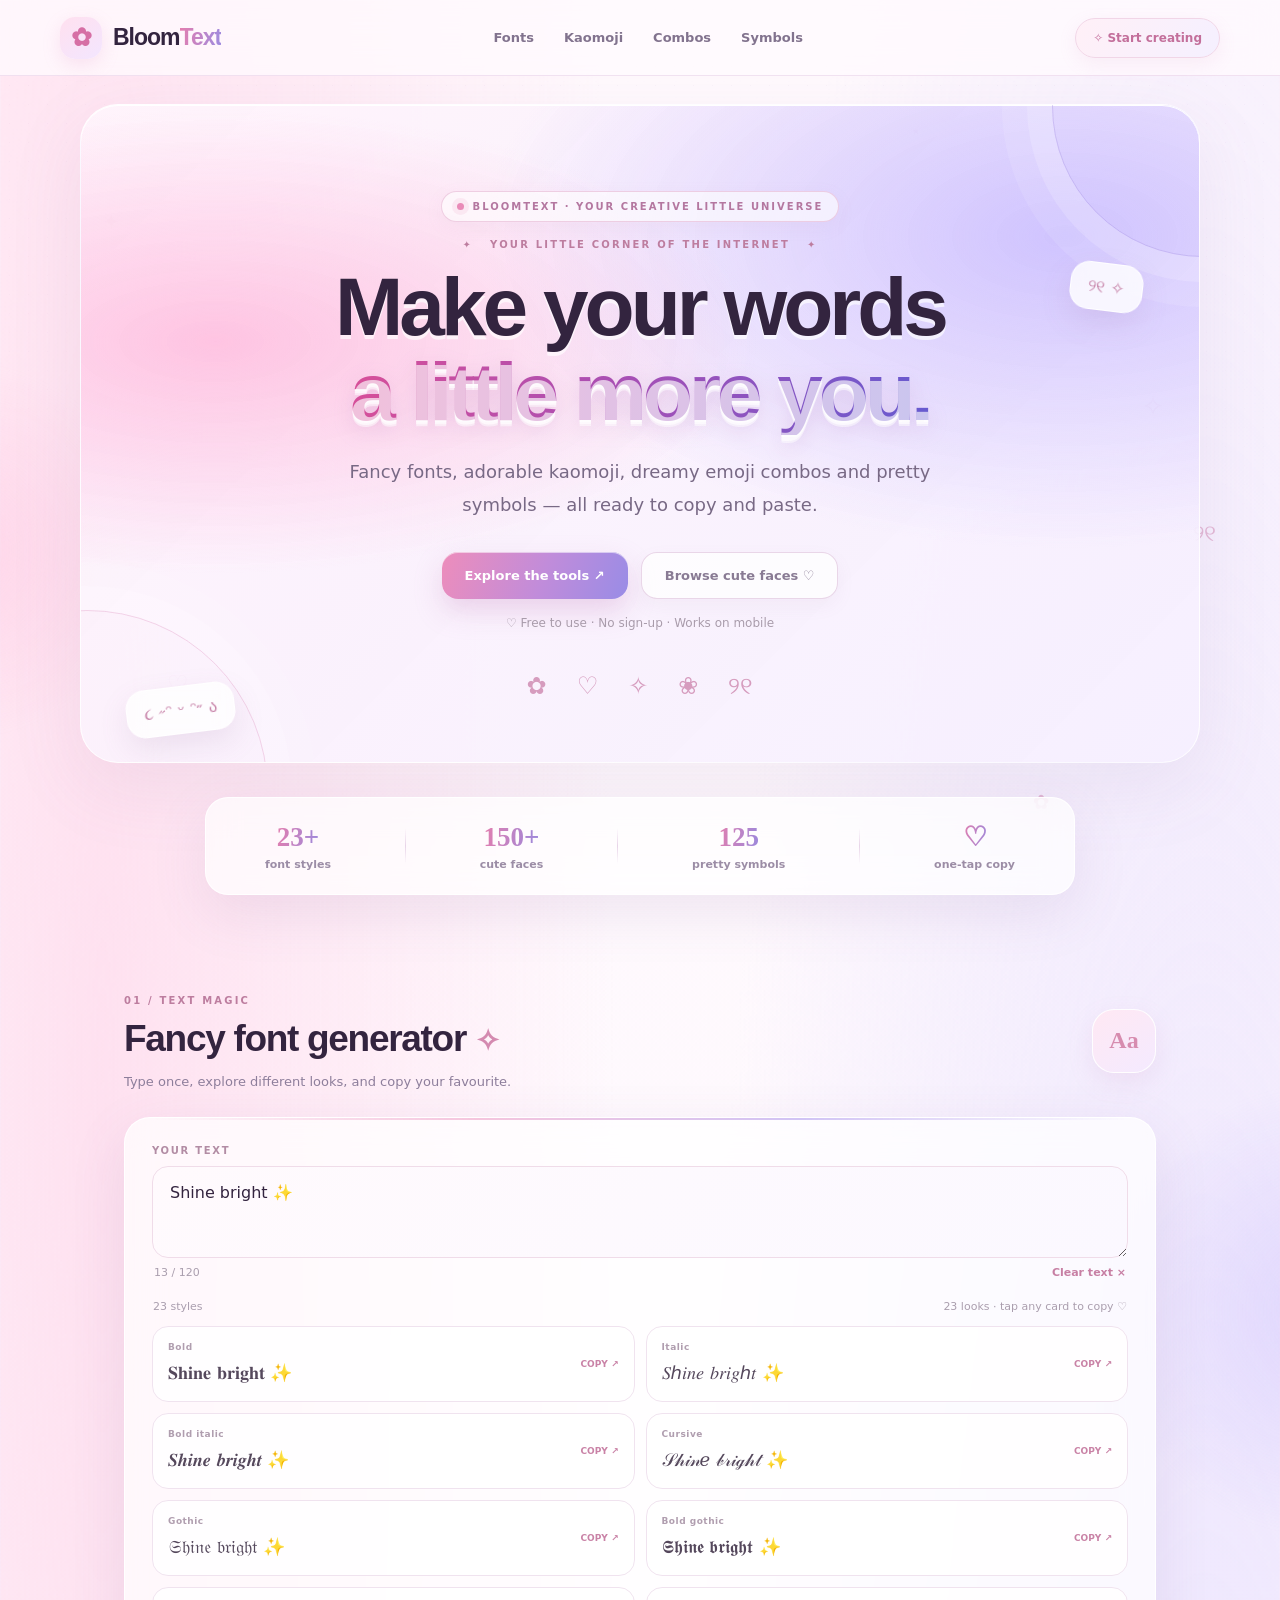
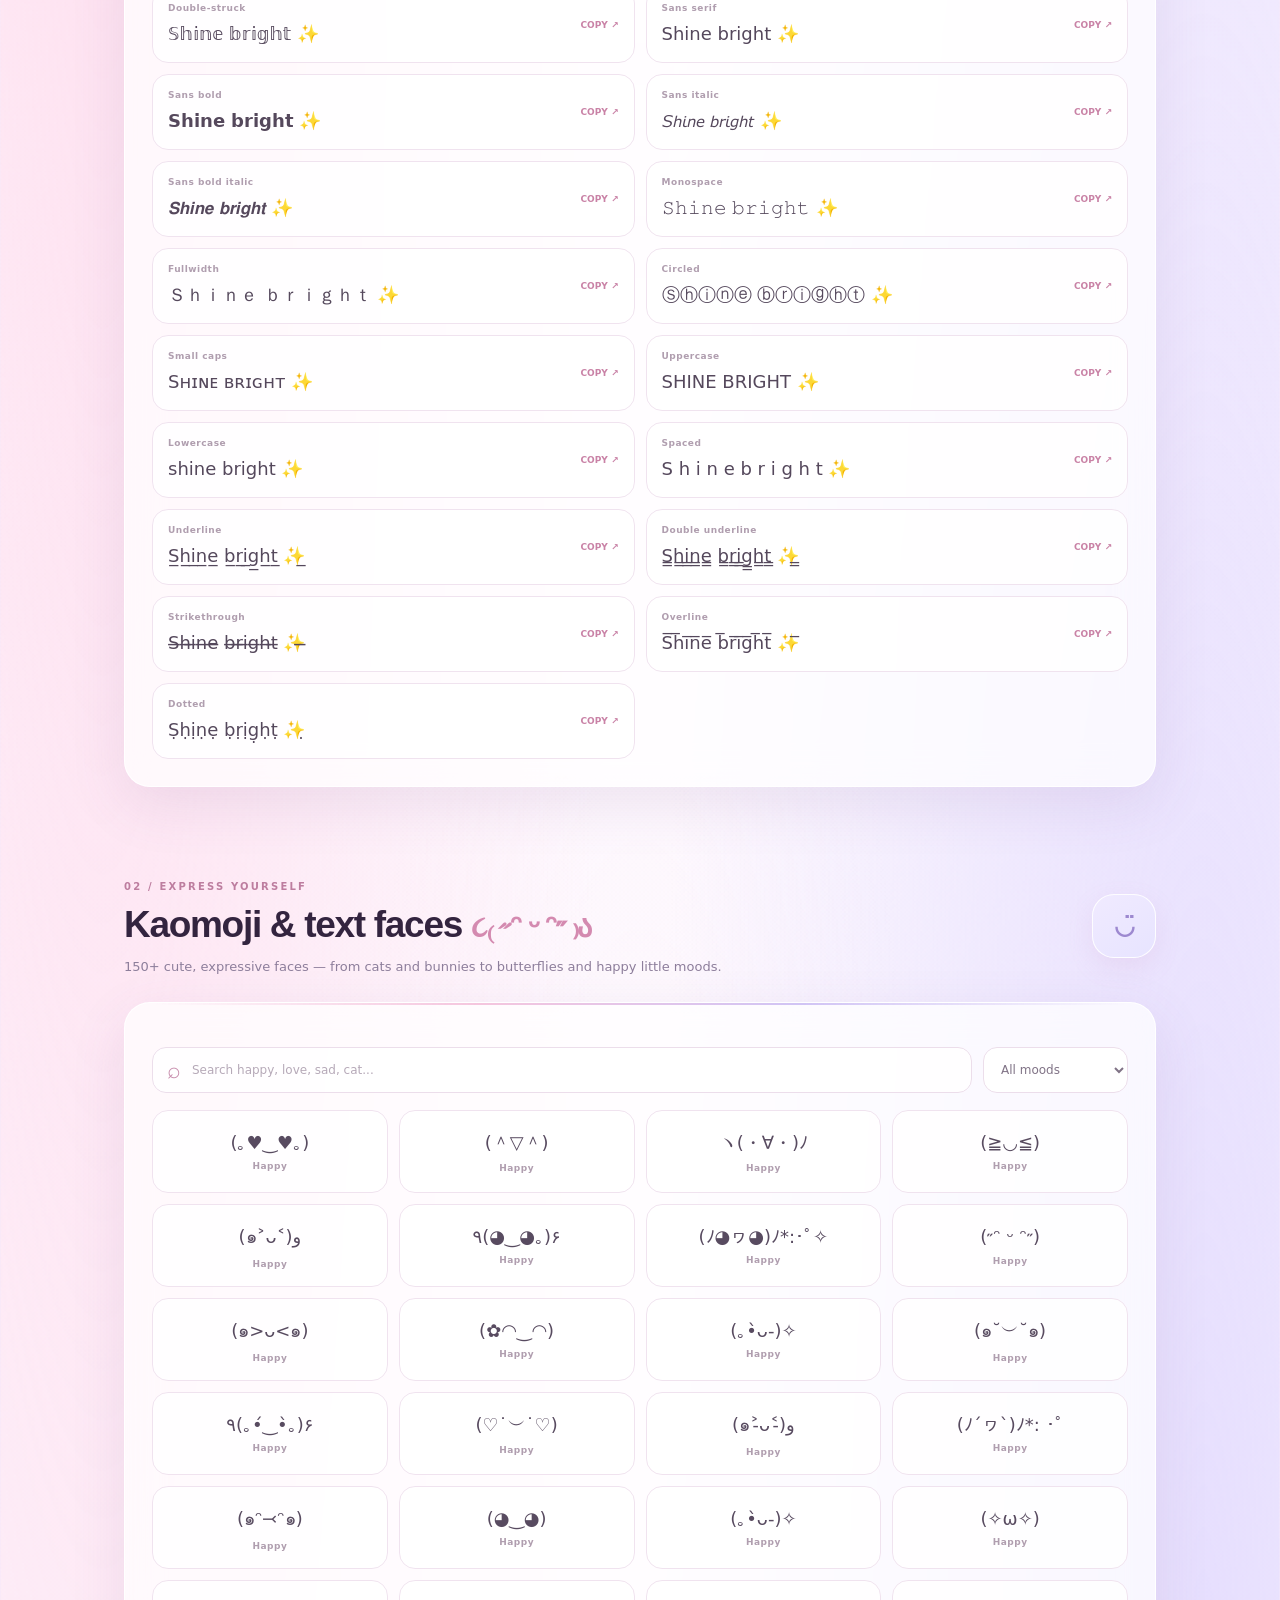
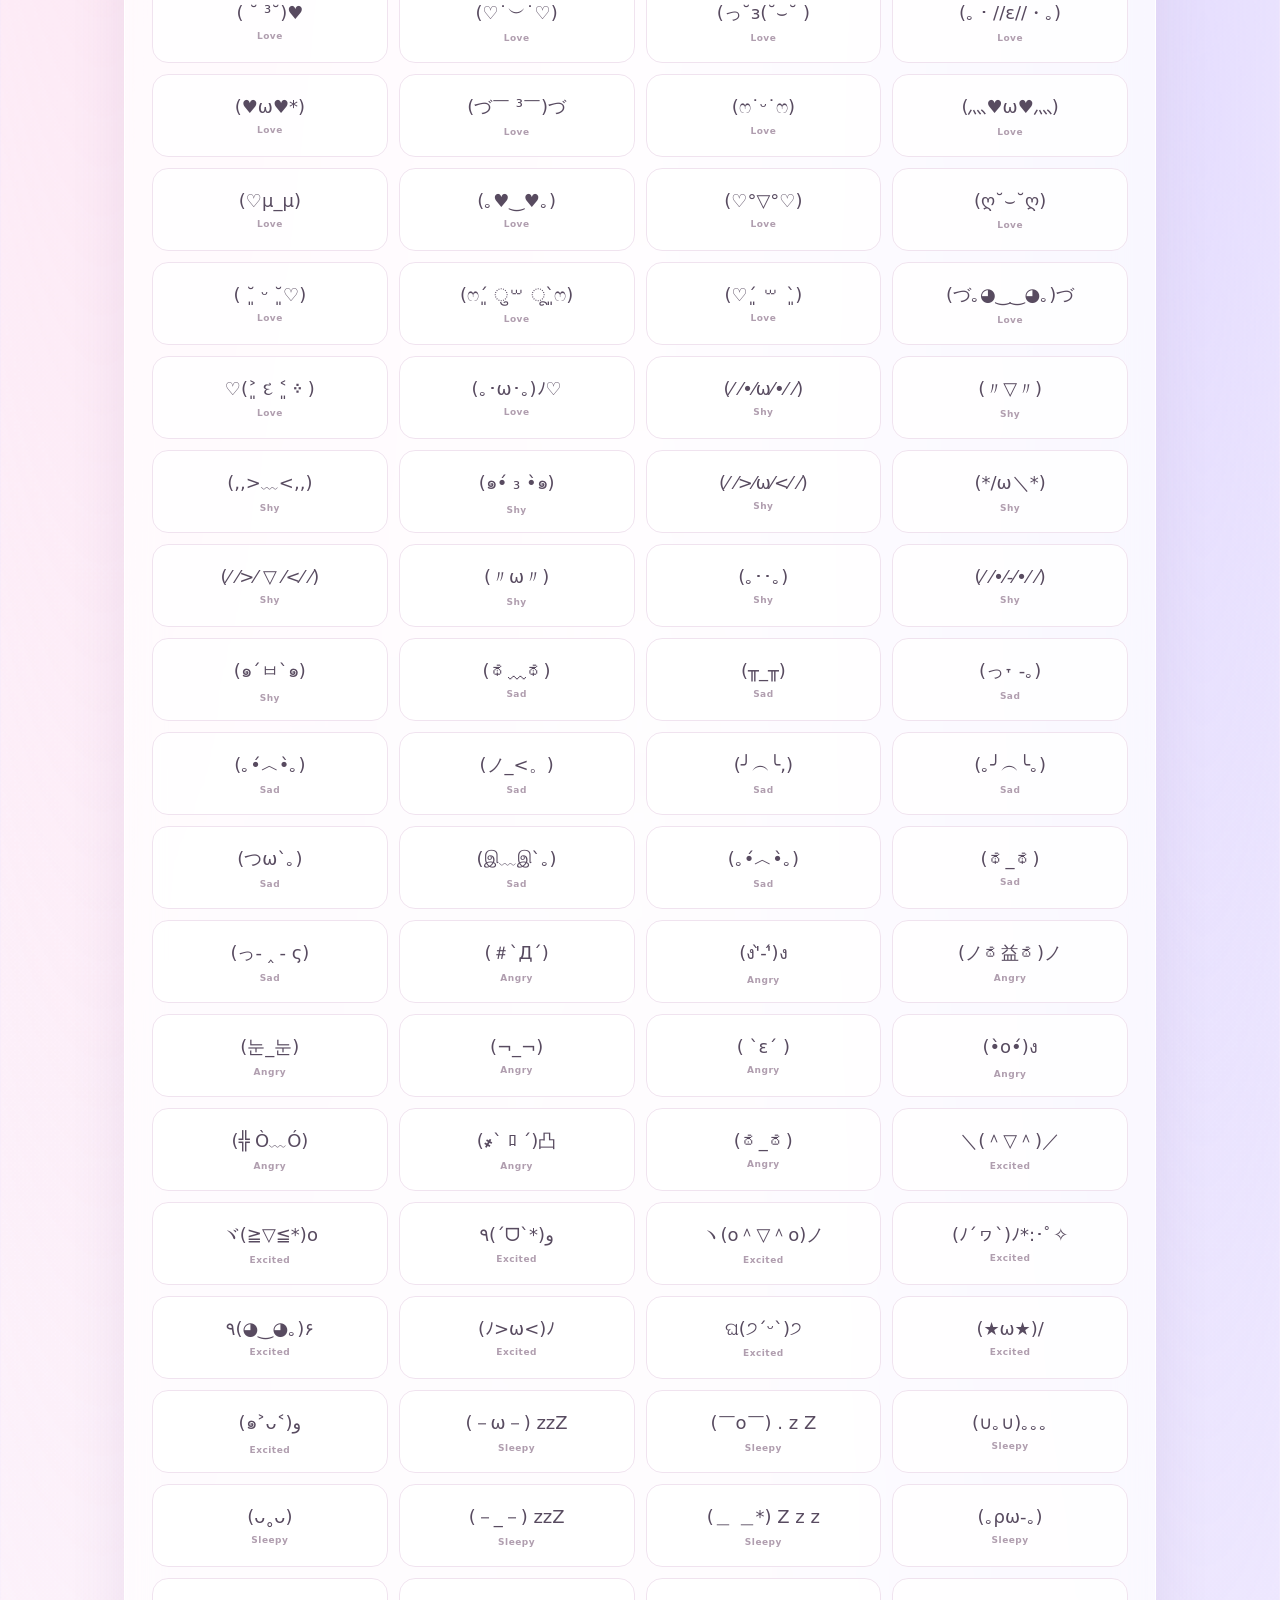
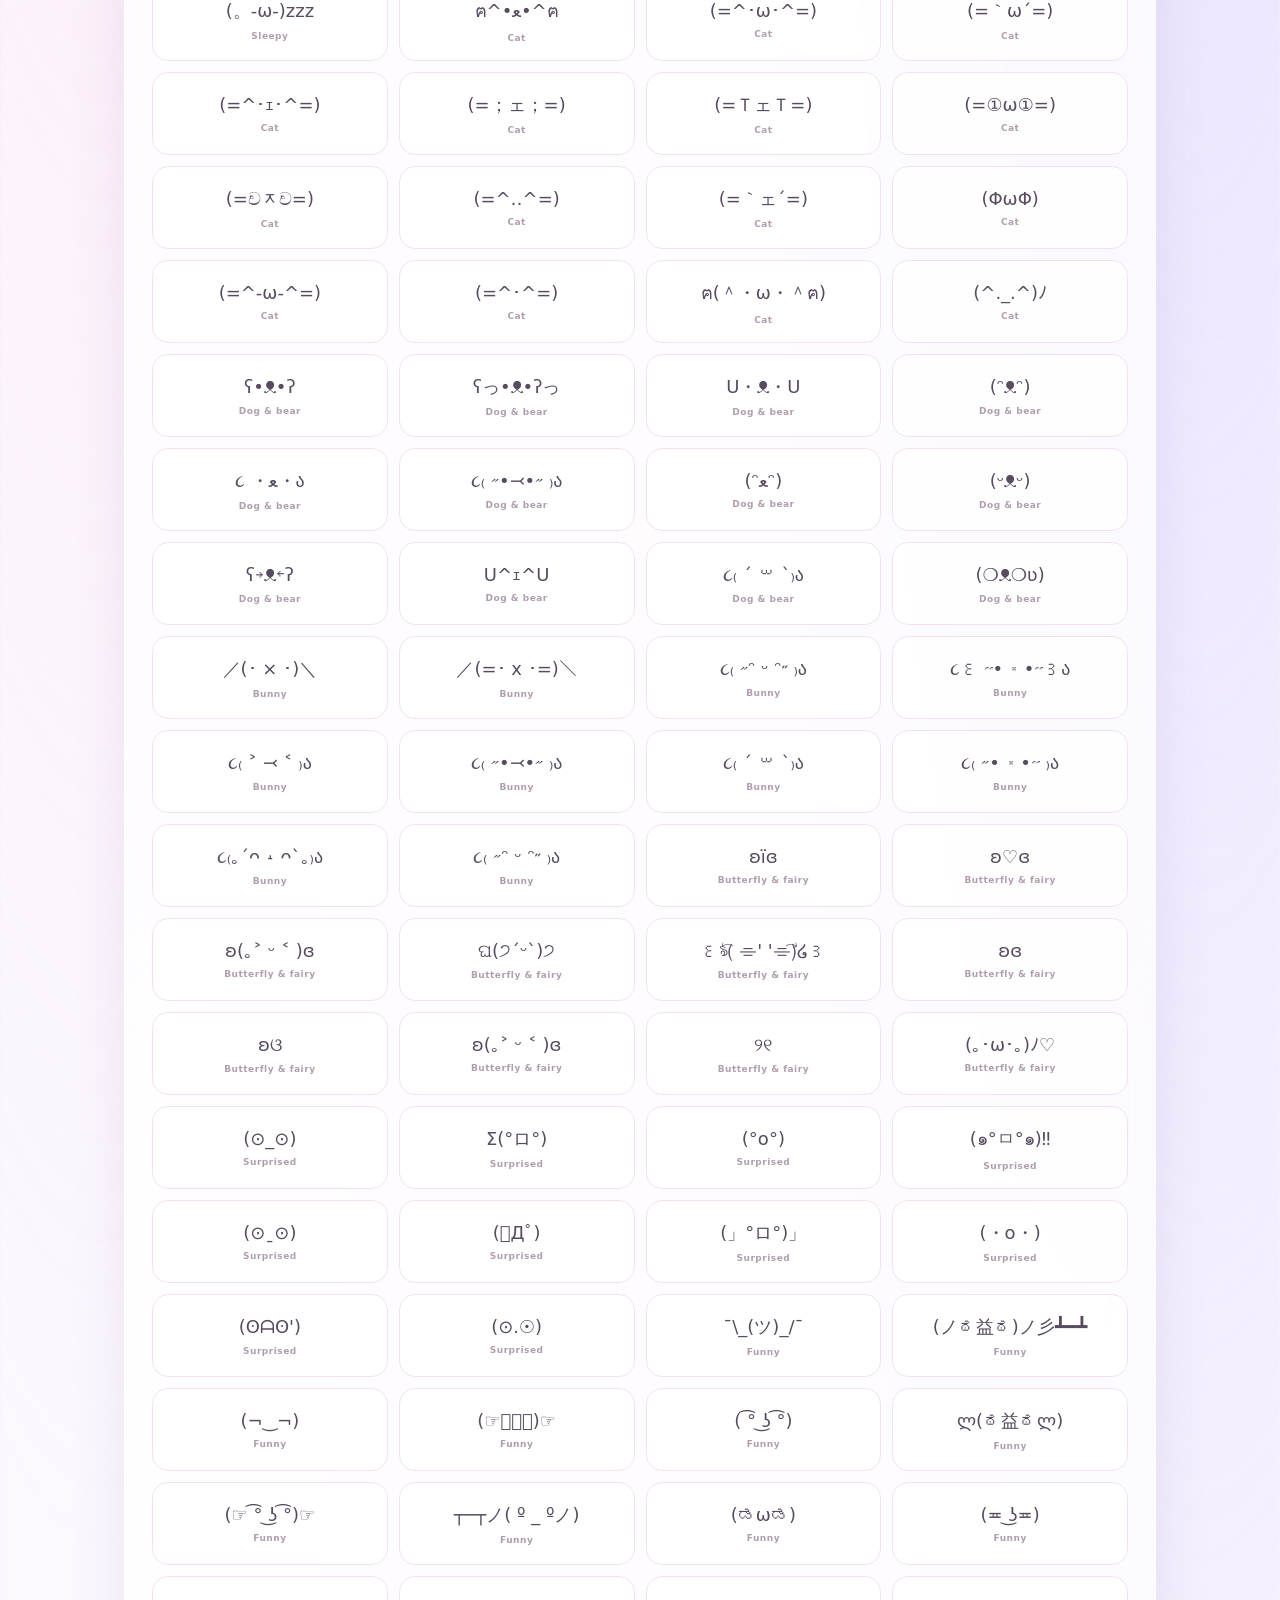
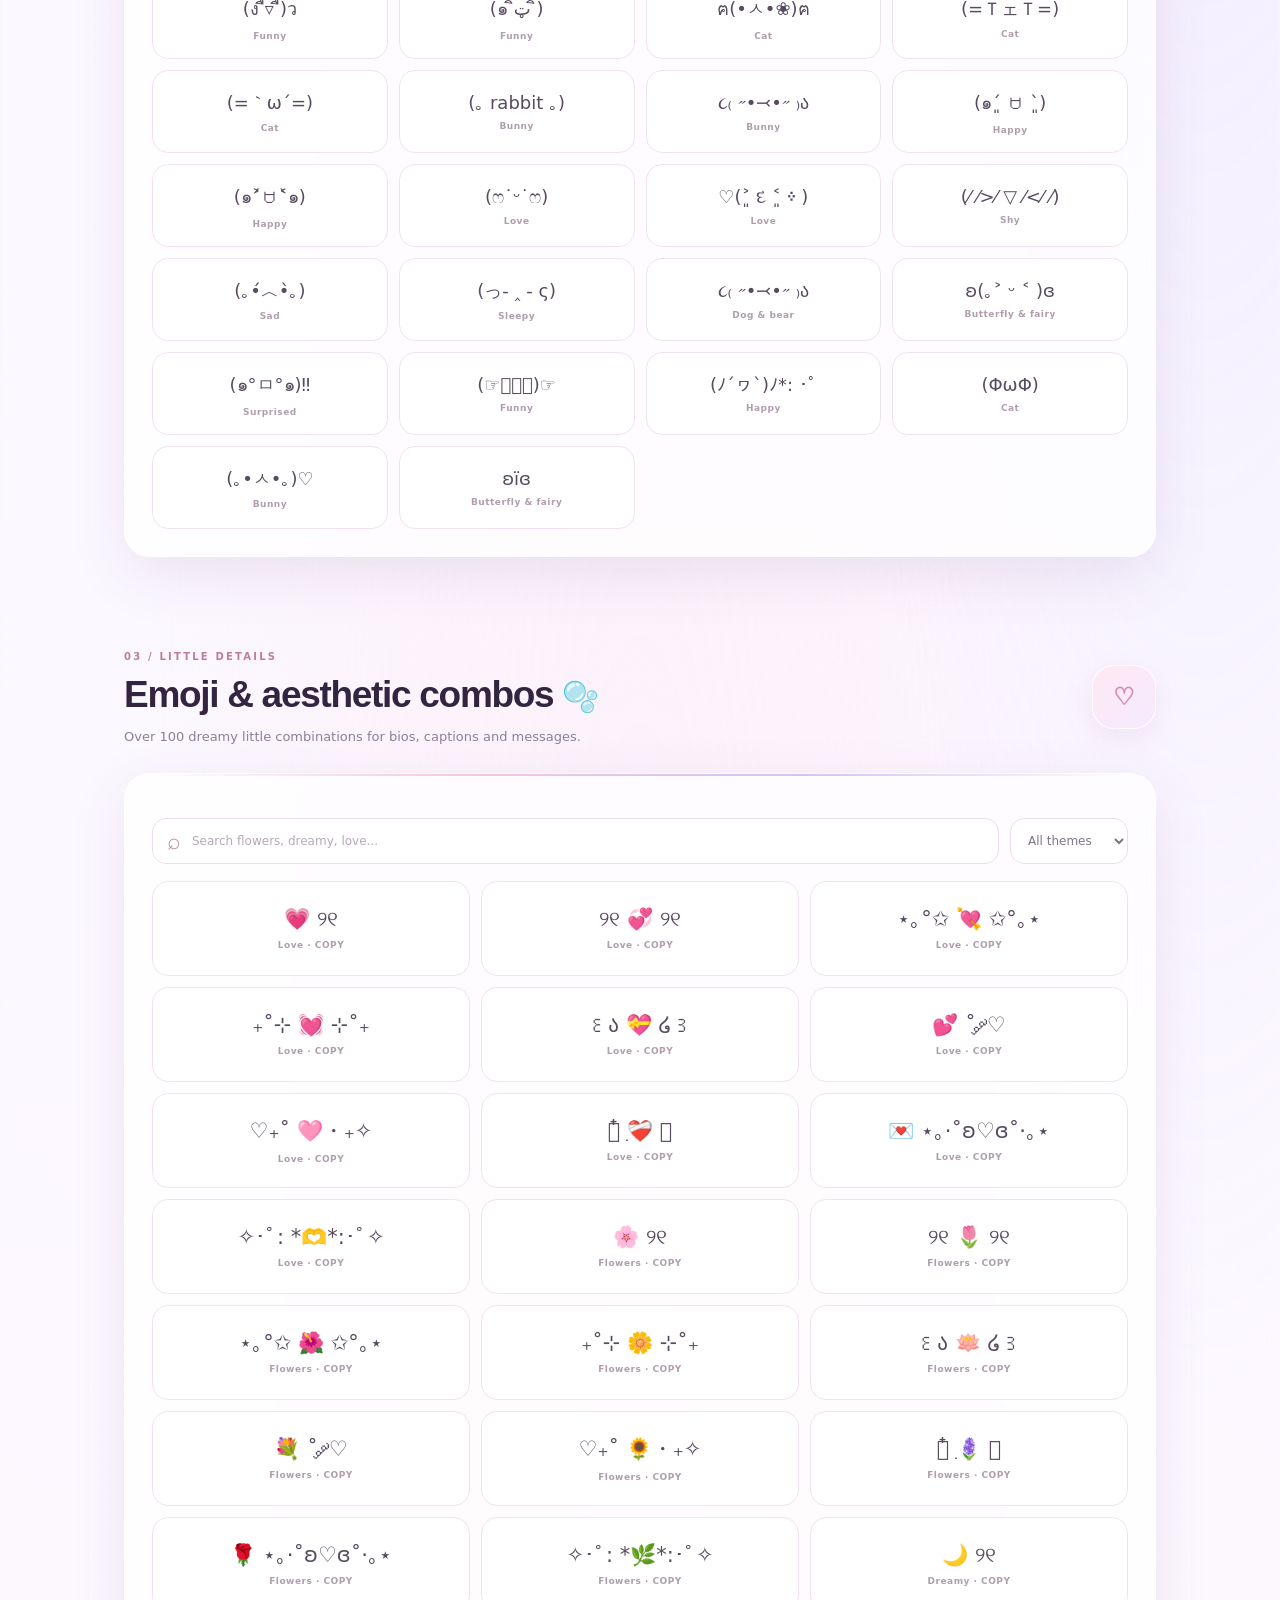
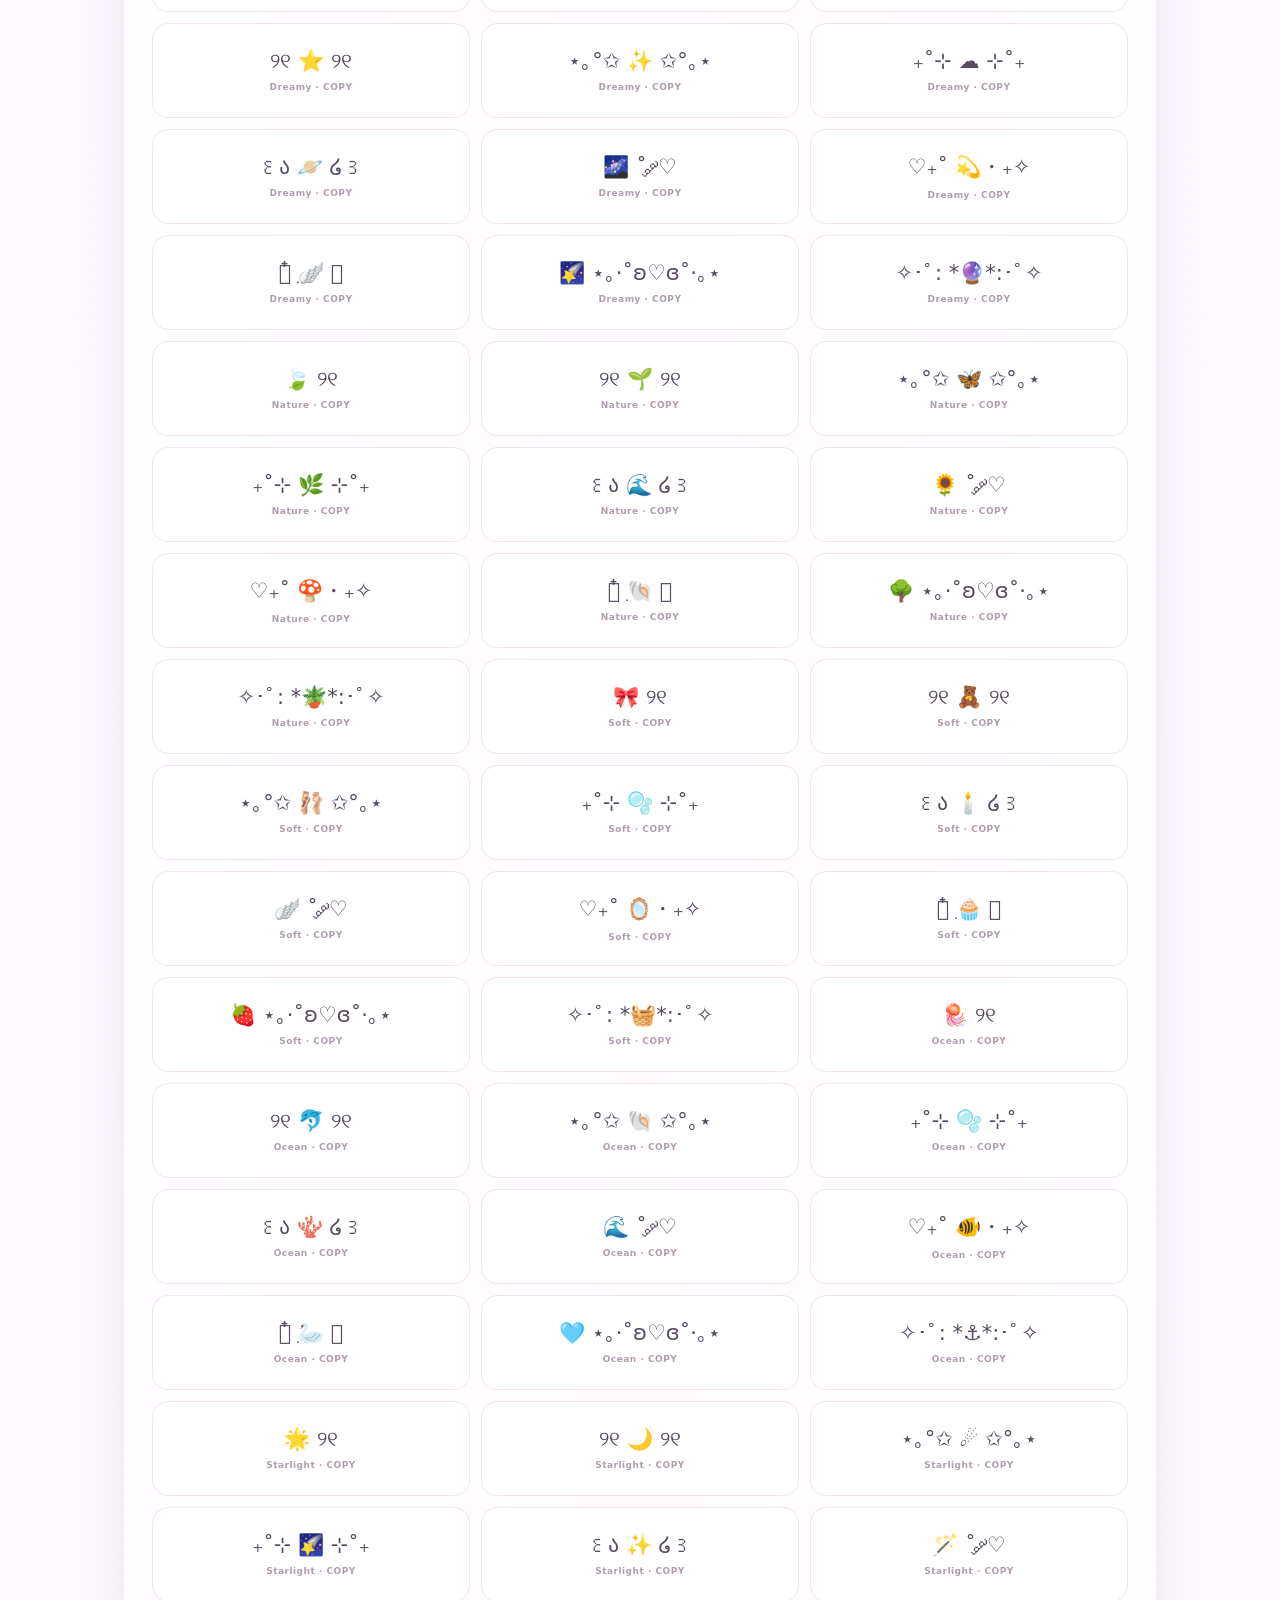
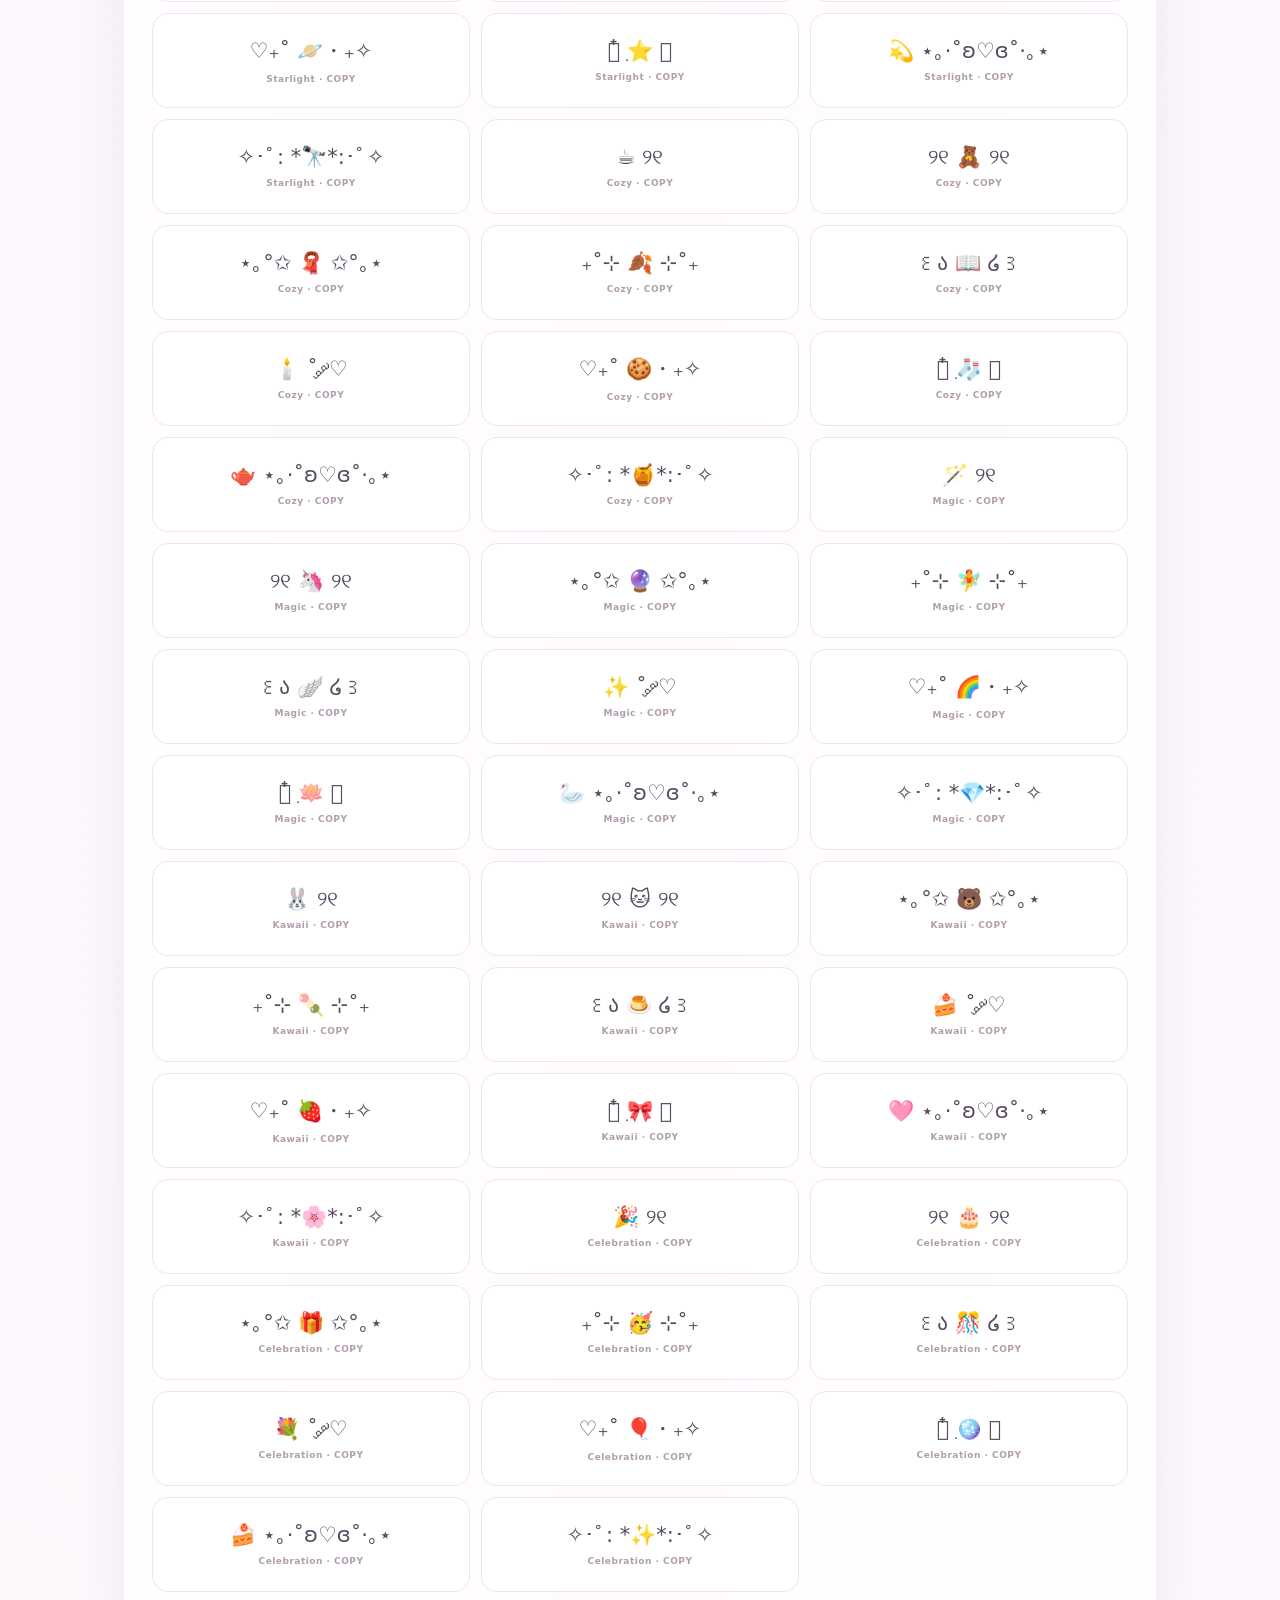
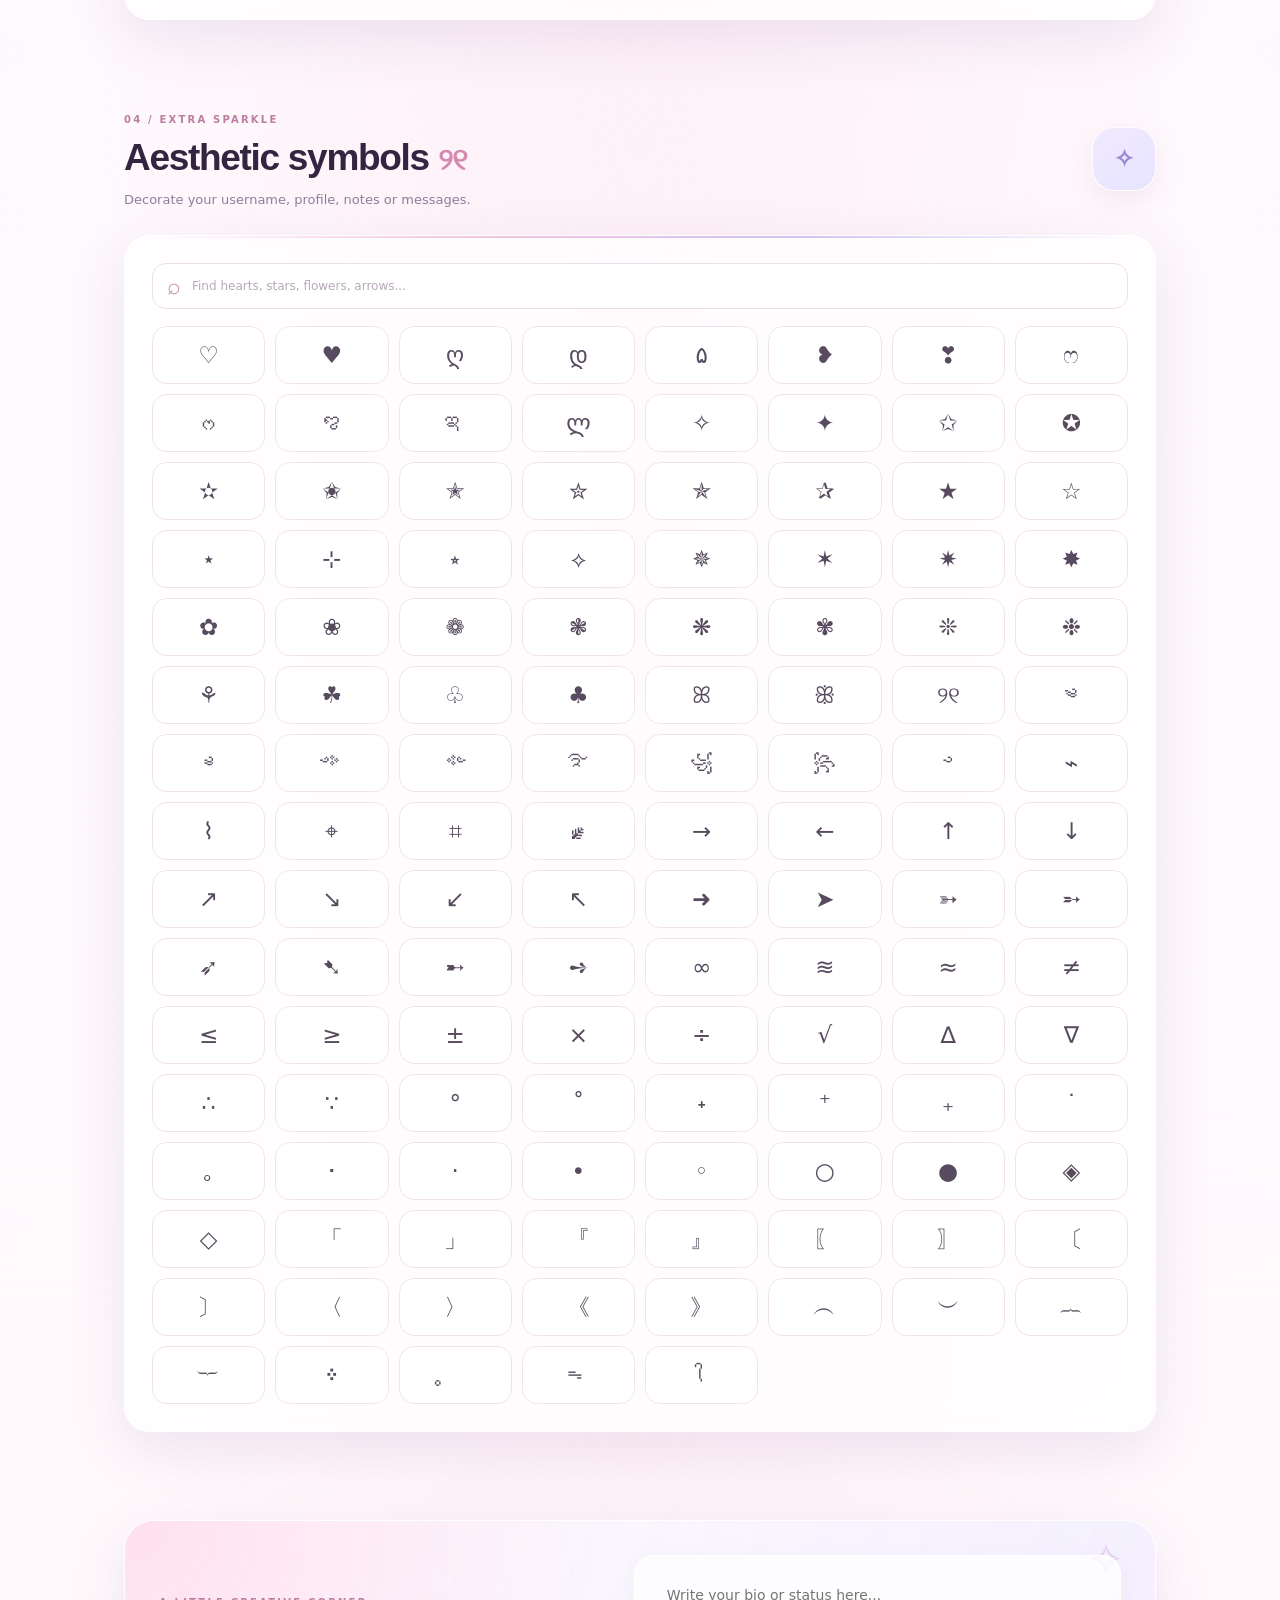
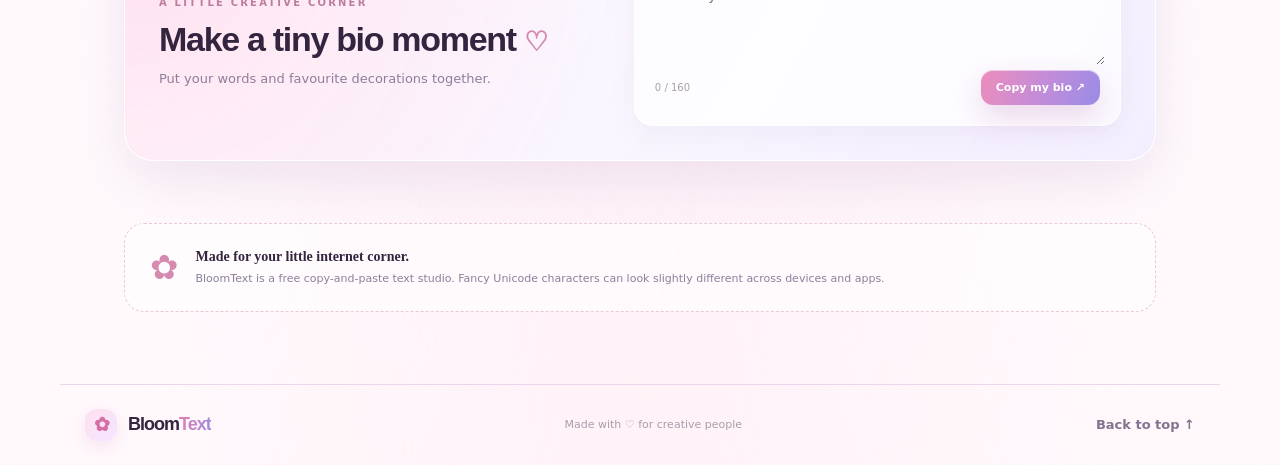
==== commit 77fc3f29: "Add files via upload" ====
--- a/index.html
+++ b/index.html
@@ -27,24 +27,23 @@
 </div>
 <div class="sticker sticker-a" aria-hidden="true">૮ ˶ᵔ ᵕ ᵔ˶ ა</div><div class="sticker sticker-b" aria-hidden="true">୨୧ ✧</div>
 </section>
-<section class="stats"><div><b>6</b><small>font styles</small></div><i></i><div><b>55+</b><small>cute faces</small></div><i></i><div><b>100+</b><small>pretty symbols</small></div><i></i><div><b>♡</b><small>one-tap copy</small></div></section>
+<section class="stats"><div><b>23+</b><small>font styles</small></div><i></i><div><b>150+</b><small>cute faces</small></div><i></i><div><b>125</b><small>pretty symbols</small></div><i></i><div><b>♡</b><small>one-tap copy</small></div></section>
 
 <section class="section" id="fonts">
 <div class="section-title"><div><label>01 / TEXT MAGIC</label><h2>Fancy font generator <em>✧</em></h2><p>Type once, explore different looks, and copy your favourite.</p></div><span class="badge">Aa</span></div>
 <div class="panel">
 <label class="field-label" for="font-input">YOUR TEXT</label><textarea id="font-input" maxlength="120" placeholder="Type something lovely...">Shine bright ✨</textarea>
 <div class="meta"><span id="font-count">13 / 120</span><button id="clear-font" class="plain" type="button">Clear text ×</button></div>
-<div class="controls"><label class="search">⌕ <input id="font-search" type="search" placeholder="Search font styles..."></label><select id="font-filter"><option value="all">All styles</option><option value="bold">Bold</option><option value="italic">Italic</option><option value="script">Script</option><option value="gothic">Gothic</option><option value="double">Double-struck</option><option value="small">Small caps</option></select></div>
-<div class="caption"><span id="font-total">6 styles</span><span>Tap a card to copy ♡</span></div><div class="font-grid" id="font-results"></div>
+<div class="caption"><span id="font-total">23 styles</span><span>23 looks · tap any card to copy ♡</span></div><div class="font-grid" id="font-results"></div>
 </div></section>
 
 <section class="section" id="faces">
-<div class="section-title"><div><label>02 / EXPRESS YOURSELF</label><h2>Kaomoji & text faces <em>૮₍ ˶ᵔ ᵕ ᵔ˶ ₎ა</em></h2><p>A little face for every mood. Tap one to copy it instantly.</p></div><span class="badge lilac">◡̈</span></div>
-<div class="panel"><div class="controls"><label class="search">⌕ <input id="face-search" type="search" placeholder="Search happy, love, sad, cat..."></label><select id="face-filter"><option value="all">All moods</option><option>Happy</option><option>Love</option><option>Shy</option><option>Sad</option><option>Angry</option><option>Excited</option><option>Sleepy</option><option>Animals</option><option>Funny</option></select></div><div class="face-grid" id="face-results"></div></div>
+<div class="section-title"><div><label>02 / EXPRESS YOURSELF</label><h2>Kaomoji & text faces <em>૮₍ ˶ᵔ ᵕ ᵔ˶ ₎ა</em></h2><p>150+ cute, expressive faces — from cats and bunnies to butterflies and happy little moods.</p></div><span class="badge lilac">◡̈</span></div>
+<div class="panel"><div class="controls"><label class="search">⌕ <input id="face-search" type="search" placeholder="Search happy, love, sad, cat..."></label><select id="face-filter"><option value="all">All moods</option><option>Happy</option><option>Love</option><option>Shy</option><option>Sad</option><option>Angry</option><option>Excited</option><option>Sleepy</option><option>Cat</option><option>Dog & bear</option><option>Bunny</option><option>Butterfly & fairy</option><option>Surprised</option><option>Funny</option></select></div><div class="face-grid" id="face-results"></div></div>
 </section>
 
 <section class="section" id="combos">
-<div class="section-title"><div><label>03 / LITTLE DETAILS</label><h2>Emoji & aesthetic combos <em>🫧</em></h2><p>Sweet combinations for bios, captions and messages.</p></div><span class="badge">♡</span></div>
+<div class="section-title"><div><label>03 / LITTLE DETAILS</label><h2>Emoji & aesthetic combos <em>🫧</em></h2><p>Over 100 dreamy little combinations for bios, captions and messages.</p></div><span class="badge">♡</span></div>
 <div class="panel"><div class="controls"><label class="search">⌕ <input id="combo-search" type="search" placeholder="Search flowers, dreamy, love..."></label><select id="combo-filter"><option value="all">All themes</option><option>Love</option><option>Flowers</option><option>Dreamy</option><option>Nature</option><option>Soft</option><option>Celebration</option></select></div><div class="combo-grid" id="combo-results"></div></div>
 </section>
 
--- a/style.css
+++ b/style.css
@@ -193,3 +193,30 @@
   .hero-inner { position: relative; z-index: 2; }
   .hero-actions { position: relative; z-index: 3; }
 }
+
+
+/* BloomText v2 — readable anime-pastel polish */
+.hero h1 span{
+  display:inline-block;
+  background:linear-gradient(100deg,#d84f98 0%,#a64fb5 48%,#665bd0 100%);
+  background-clip:text;-webkit-background-clip:text;color:transparent;
+  -webkit-text-fill-color:transparent;
+  filter:drop-shadow(0 2px 0 rgba(255,255,255,.8)) drop-shadow(0 5px 10px rgba(157,83,163,.16));
+}
+.hero{background:
+ radial-gradient(ellipse at 12% 36%,rgba(255,177,216,.72),transparent 39%),
+ radial-gradient(ellipse at 88% 20%,rgba(191,177,255,.72),transparent 42%),
+ linear-gradient(135deg,rgba(255,244,251,.94),rgba(245,239,255,.92));}
+.hero-inner>p{color:#786985}
+.sticker-a{left:4%;bottom:28px;top:auto}
+.sticker-b{right:5%;top:24%}
+.font-grid{grid-template-columns:repeat(2,minmax(0,1fr))}
+.font-preview{font-size:18px;line-height:1.5}
+.face-card,.combo-card,.symbol-card{user-select:none}
+.face-card:active,.combo-card:active,.symbol-card:active,.font-card:active{transform:scale(.97)}
+@media(max-width:600px){
+ .sticker-a{bottom:16px;left:12px;top:auto}
+ .sticker-b{top:14px;right:12px}
+ .hero h1 span{line-height:1.18}
+ .font-grid{grid-template-columns:1fr}
+}
